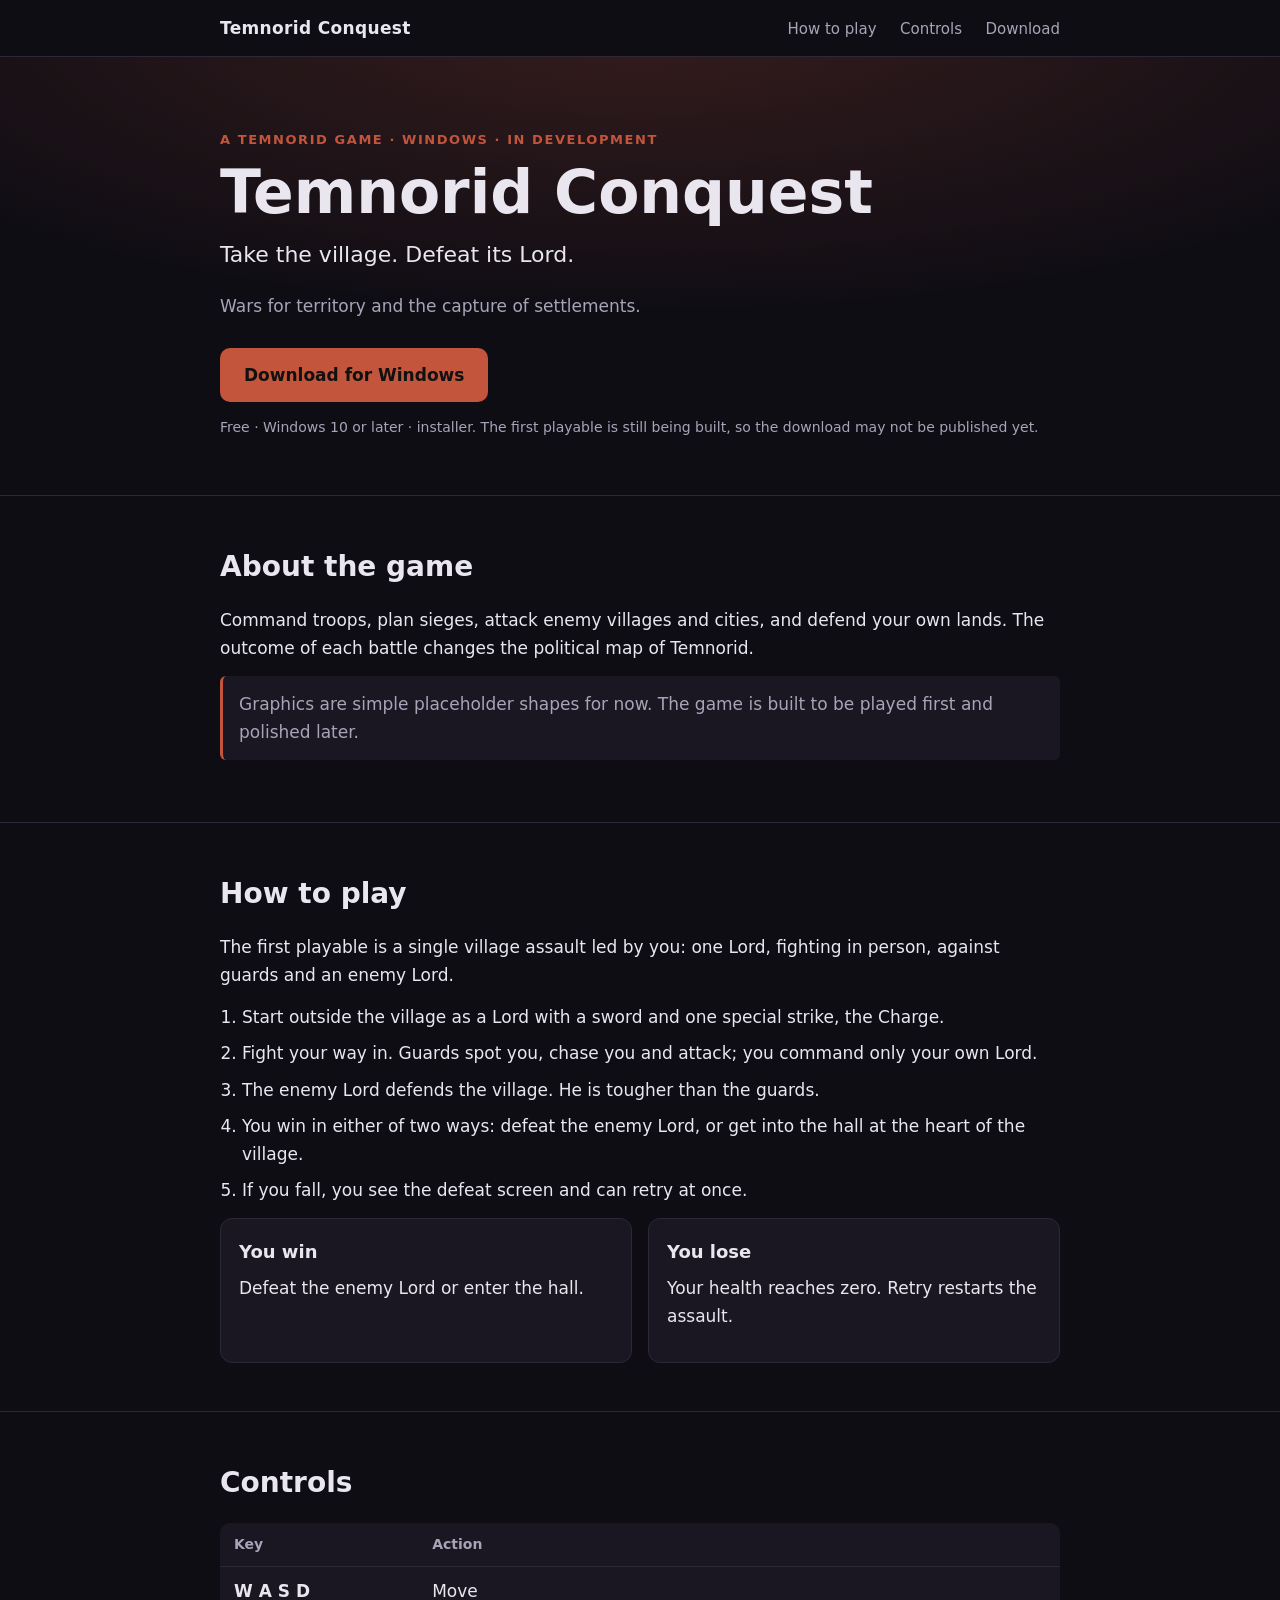
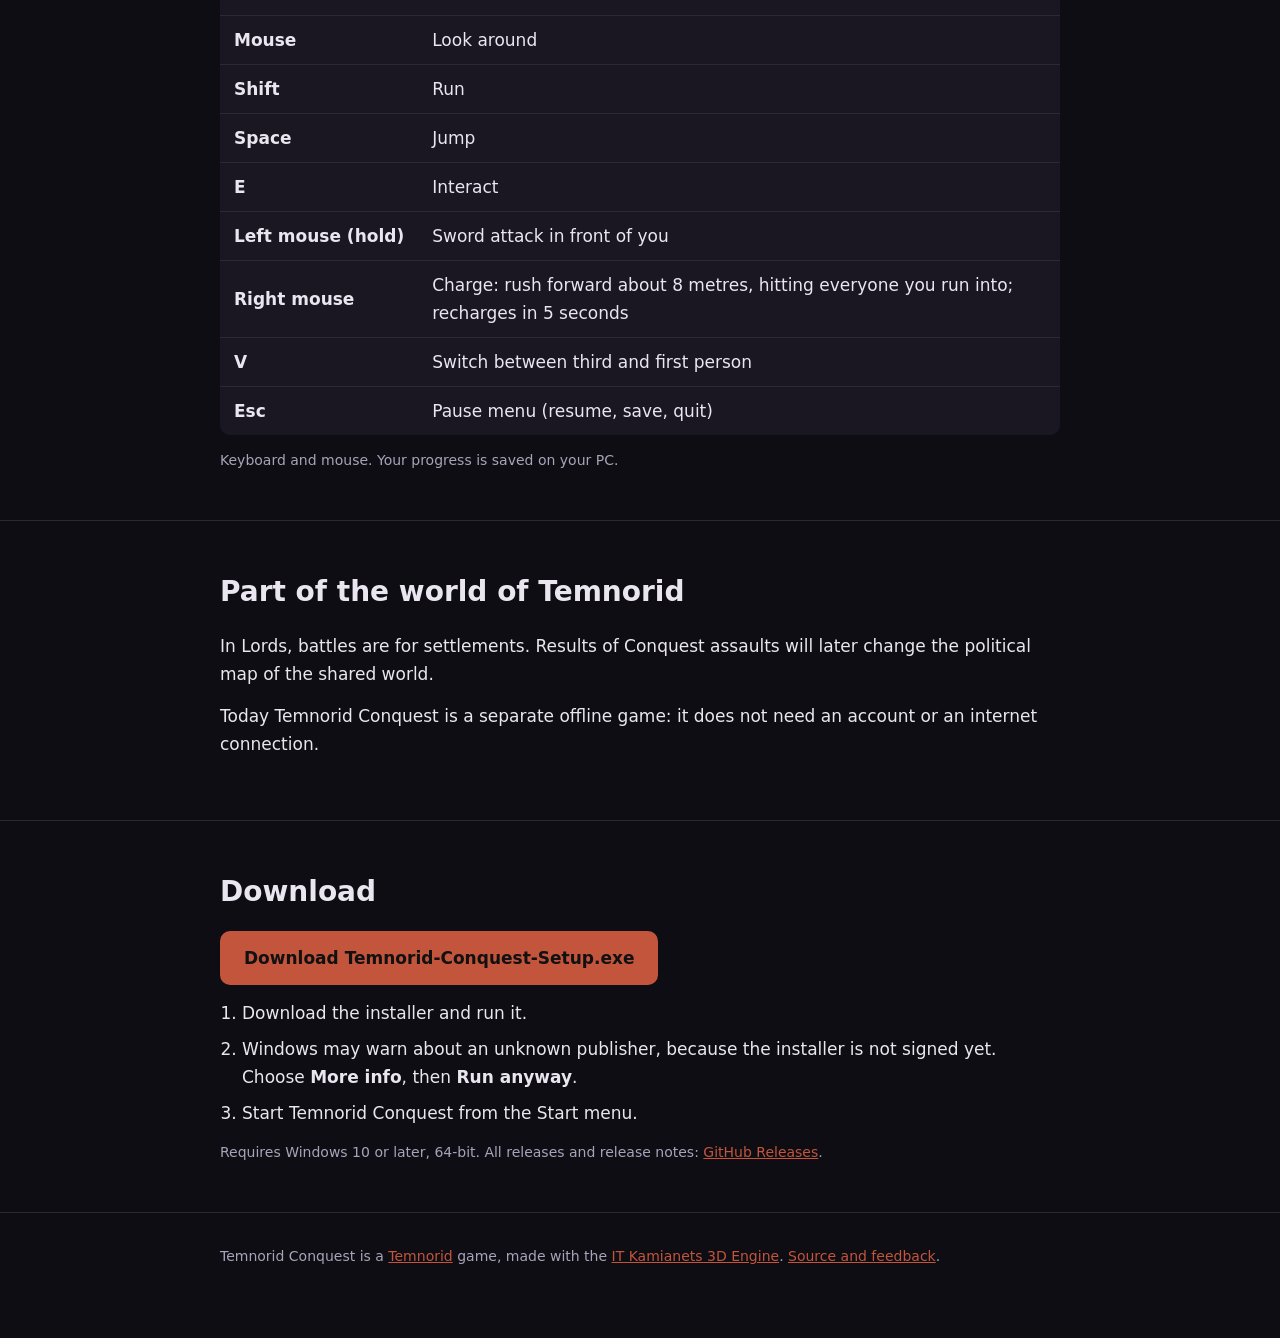
==== docs/index.html @ 420b6b3b "Build the conquest MVP game" ====
<!doctype html>
<html lang="en">
<head>
	<meta charset="utf-8">
	<meta name="viewport" content="width=device-width, initial-scale=1">
	<title>Temnorid Conquest</title>
	<meta name="description" content="Temnorid Conquest: Command troops, plan sieges, attack enemy villages and cities, and defend your own lands. The outcome of each battle changes the political map of Temnorid.">
	<link rel="canonical" href="https://conquest.temnorid.com/">
	<meta property="og:type" content="website">
	<meta property="og:title" content="Temnorid Conquest">
	<meta property="og:description" content="Wars for territory and the capture of settlements. Take the village. Defeat its Lord.">
	<meta property="og:url" content="https://conquest.temnorid.com/">
	<meta name="theme-color" content="#0f0d14">
	<style>
		:root { --accent: #c2553b; --bg: #0f0d14; --panel: #1a1722; --line: #2d2838; --text: #e9e6f0; --muted: #a9a3b8; }
		* { box-sizing: border-box; }
		html { scroll-behavior: smooth; }
		body { margin: 0; background: var(--bg); color: var(--text); font: 17px/1.65 system-ui, -apple-system, "Segoe UI", Roboto, sans-serif; }
		a { color: var(--accent); }
		.wrap { max-width: 880px; margin: 0 auto; padding: 0 20px; }
		header.site { border-bottom: 1px solid var(--line); }
		header.site .wrap { display: flex; align-items: center; justify-content: space-between; padding-top: 14px; padding-bottom: 14px; }
		.brand { font-weight: 700; color: var(--text); text-decoration: none; letter-spacing: .02em; }
		nav a { margin-left: 18px; color: var(--muted); text-decoration: none; font-size: 15px; }
		nav a:hover { color: var(--text); }
		.hero { padding: 72px 0 56px; border-bottom: 1px solid var(--line); background: radial-gradient(900px 300px at 50% -10%, color-mix(in srgb, var(--accent) 22%, transparent), transparent); }
		.eyebrow { color: var(--accent); font-weight: 700; letter-spacing: .12em; text-transform: uppercase; font-size: 13px; margin: 0 0 10px; }
		h1 { font-size: clamp(36px, 7vw, 60px); line-height: 1.08; margin: 0 0 12px; }
		.tagline { font-size: 22px; color: var(--text); margin: 0 0 18px; }
		.lead { color: var(--muted); max-width: 640px; margin: 0 0 28px; }
		.btn { display: inline-block; background: var(--accent); color: #111; font-weight: 700; padding: 13px 24px; border-radius: 10px; text-decoration: none; }
		.btn:hover { filter: brightness(1.1); }
		.fine { color: var(--muted); font-size: 14px; margin: 14px 0 0; }
		section { padding: 48px 0; border-bottom: 1px solid var(--line); }
		h2 { font-size: 28px; margin: 0 0 16px; }
		h3 { font-size: 18px; margin: 28px 0 8px; }
		p { margin: 0 0 14px; }
		ol, ul { padding-left: 22px; margin: 0 0 14px; }
		li { margin-bottom: 8px; }
		table { width: 100%; border-collapse: collapse; background: var(--panel); border-radius: 10px; overflow: hidden; }
		th, td { text-align: left; padding: 10px 14px; border-bottom: 1px solid var(--line); }
		th { color: var(--muted); font-weight: 600; font-size: 14px; }
		tr:last-child td { border-bottom: 0; }
		td:first-child { white-space: nowrap; font-weight: 600; }
		.cards { display: grid; gap: 16px; grid-template-columns: repeat(auto-fit, minmax(240px, 1fr)); }
		.card { background: var(--panel); border: 1px solid var(--line); border-radius: 12px; padding: 18px; }
		.card h3 { margin-top: 0; }
		.note { background: var(--panel); border-left: 3px solid var(--accent); padding: 14px 16px; border-radius: 6px; color: var(--muted); }
		footer { padding: 32px 0 56px; color: var(--muted); font-size: 14px; }
		:focus-visible { outline: 2px solid var(--accent); outline-offset: 3px; }
		@media (max-width: 560px) { nav a:not(:last-child) { display: none; } }
	</style>
</head>
<body>
	<header class="site">
		<div class="wrap">
			<a class="brand" href="./">Temnorid Conquest</a>
			<nav aria-label="Main">
				<a href="#play">How to play</a>
				<a href="#controls">Controls</a>
				<a href="#download">Download</a>
			</nav>
		</div>
	</header>

	<main>
		<div class="hero">
			<div class="wrap">
				<p class="eyebrow">A Temnorid game · Windows · in development</p>
				<h1>Temnorid Conquest</h1>
				<p class="tagline">Take the village. Defeat its Lord.</p>
				<p class="lead">Wars for territory and the capture of settlements.</p>
				<a class="btn" href="https://github.com/WebArtWork/conquest.temnorid.com/releases/latest/download/Temnorid-Conquest-Setup.exe">Download for Windows</a>
				<p class="fine">Free · Windows 10 or later · installer. The first playable is still being built, so the download may not be published yet.</p>
			</div>
		</div>

		<section id="about">
			<div class="wrap">
				<h2>About the game</h2>
				<p>Command troops, plan sieges, attack enemy villages and cities, and defend your own lands. The outcome of each battle changes the political map of Temnorid.</p>
				<p class="note">Graphics are simple placeholder shapes for now. The game is built to be played first and polished later.</p>
			</div>
		</section>

		<section id="play">
			<div class="wrap">
				<h2>How to play</h2>
				<p>The first playable is a single village assault led by you: one Lord, fighting in person, against guards and an enemy Lord.</p>
				<ol>
					<li>Start outside the village as a Lord with a sword and one special strike, the Charge.</li>
					<li>Fight your way in. Guards spot you, chase you and attack; you command only your own Lord.</li>
					<li>The enemy Lord defends the village. He is tougher than the guards.</li>
					<li>You win in either of two ways: defeat the enemy Lord, or get into the hall at the heart of the village.</li>
					<li>If you fall, you see the defeat screen and can retry at once.</li>
				</ol>
				<div class="cards">
					<div class="card"><h3>You win</h3><p>Defeat the enemy Lord or enter the hall.</p></div>
					<div class="card"><h3>You lose</h3><p>Your health reaches zero. Retry restarts the assault.</p></div>
				</div>
			</div>
		</section>

		<section id="controls">
			<div class="wrap">
				<h2>Controls</h2>
				<table>
					<thead><tr><th>Key</th><th>Action</th></tr></thead>
					<tbody>
						<tr><td>W A S D</td><td>Move</td></tr>
						<tr><td>Mouse</td><td>Look around</td></tr>
						<tr><td>Shift</td><td>Run</td></tr>
						<tr><td>Space</td><td>Jump</td></tr>
						<tr><td>E</td><td>Interact</td></tr>
						<tr><td>Left mouse (hold)</td><td>Sword attack in front of you</td></tr>
						<tr><td>Right mouse</td><td>Charge: rush forward about 8 metres, hitting everyone you run into; recharges in 5 seconds</td></tr><tr><td>V</td><td>Switch between third and first person</td></tr>
						<tr><td>Esc</td><td>Pause menu (resume, save, quit)</td></tr>
					</tbody>
				</table>
				<p class="fine">Keyboard and mouse. Your progress is saved on your PC.</p>
			</div>
		</section>

		<section id="lords">
			<div class="wrap">
				<h2>Part of the world of Temnorid</h2>
				<p>In Lords, battles are for settlements. Results of Conquest assaults will later change the political map of the shared world.</p>
				<p>Today Temnorid Conquest is a separate offline game: it does not need an account or an internet connection.</p>
			</div>
		</section>

		<section id="download">
			<div class="wrap">
				<h2>Download</h2>
				<p><a class="btn" href="https://github.com/WebArtWork/conquest.temnorid.com/releases/latest/download/Temnorid-Conquest-Setup.exe">Download Temnorid-Conquest-Setup.exe</a></p>
				<ol>
					<li>Download the installer and run it.</li>
					<li>Windows may warn about an unknown publisher, because the installer is not signed yet. Choose <strong>More info</strong>, then <strong>Run anyway</strong>.</li>
					<li>Start Temnorid Conquest from the Start menu.</li>
				</ol>
				<p class="fine">Requires Windows 10 or later, 64-bit. All releases and release notes: <a href="https://github.com/WebArtWork/conquest.temnorid.com/releases">GitHub Releases</a>.</p>
			</div>
		</section>
	</main>

	<footer>
		<div class="wrap">
			<p>Temnorid Conquest is a <a href="https://temnorid.com">Temnorid</a> game, made with the <a href="https://3d.itkamianets.com">IT Kamianets 3D Engine</a>. <a href="https://github.com/WebArtWork/conquest.temnorid.com">Source and feedback</a>.</p>
		</div>
	</footer>
</body>
</html>
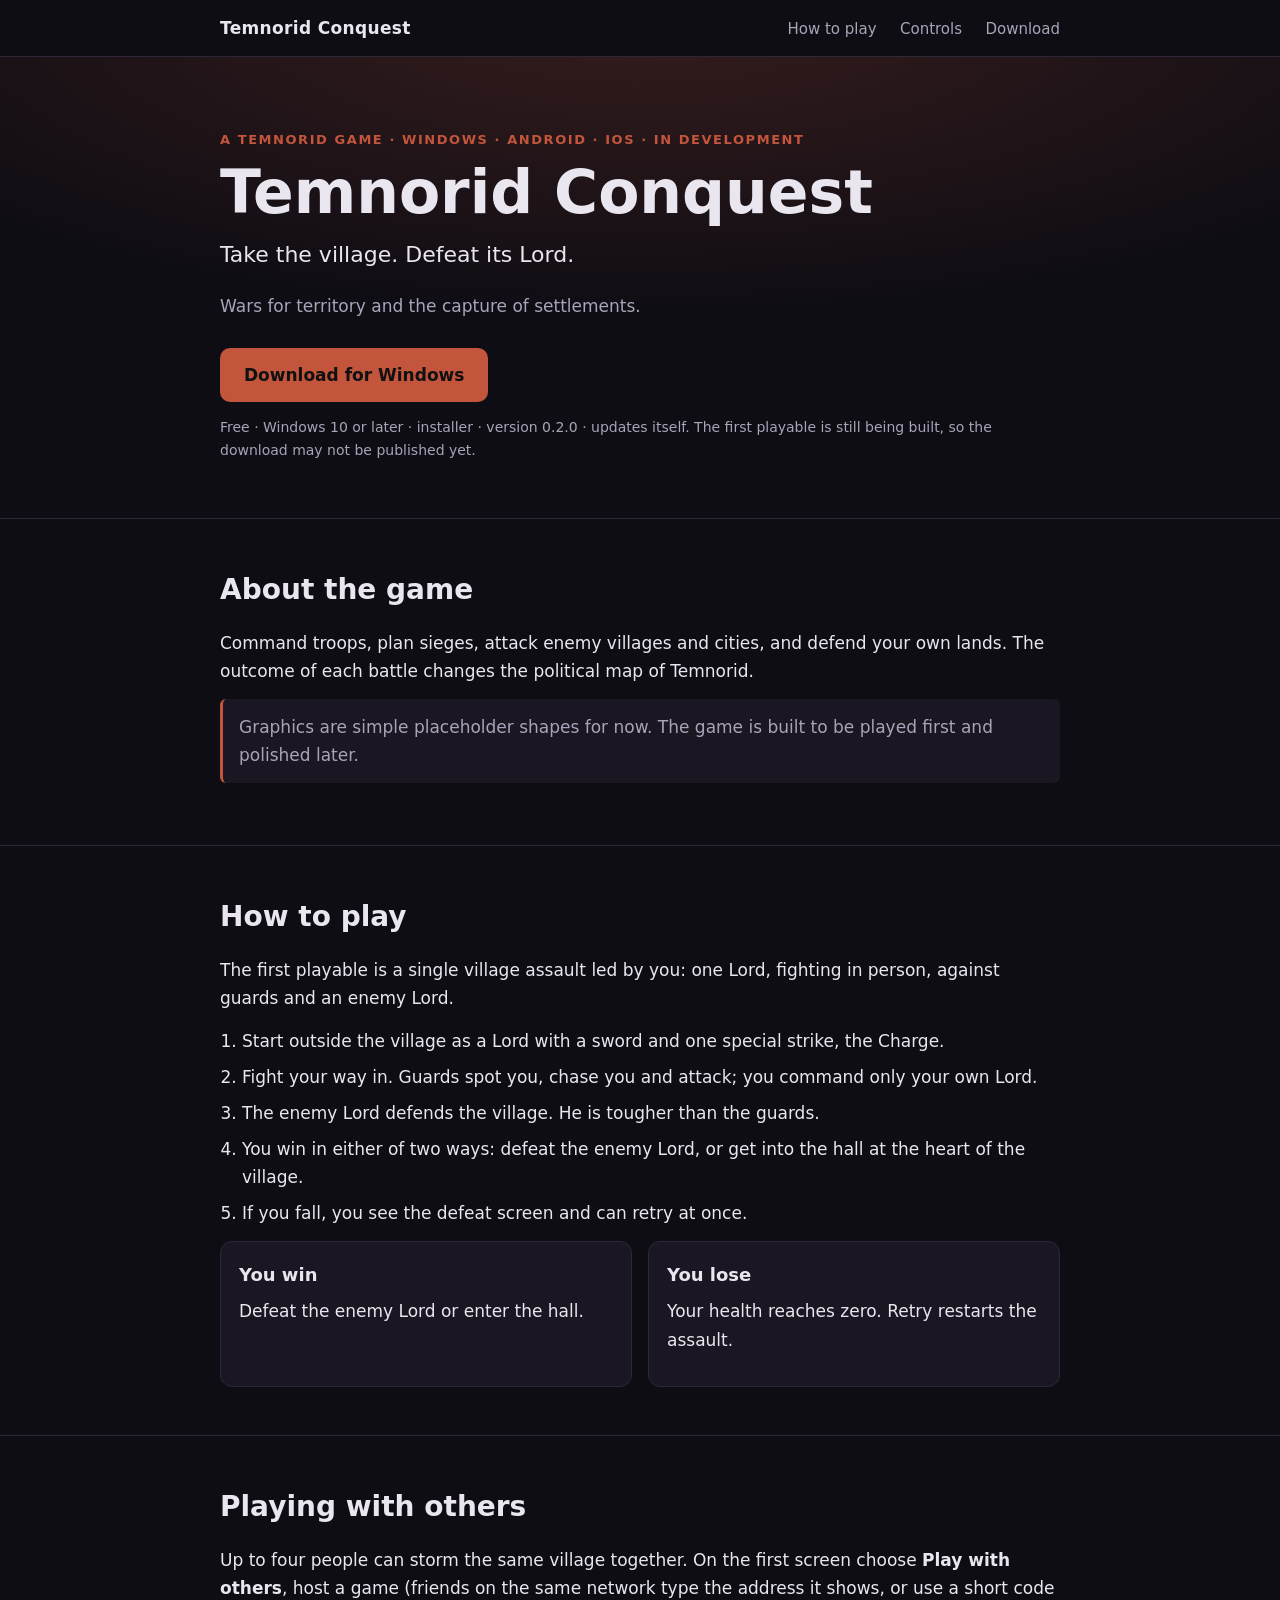
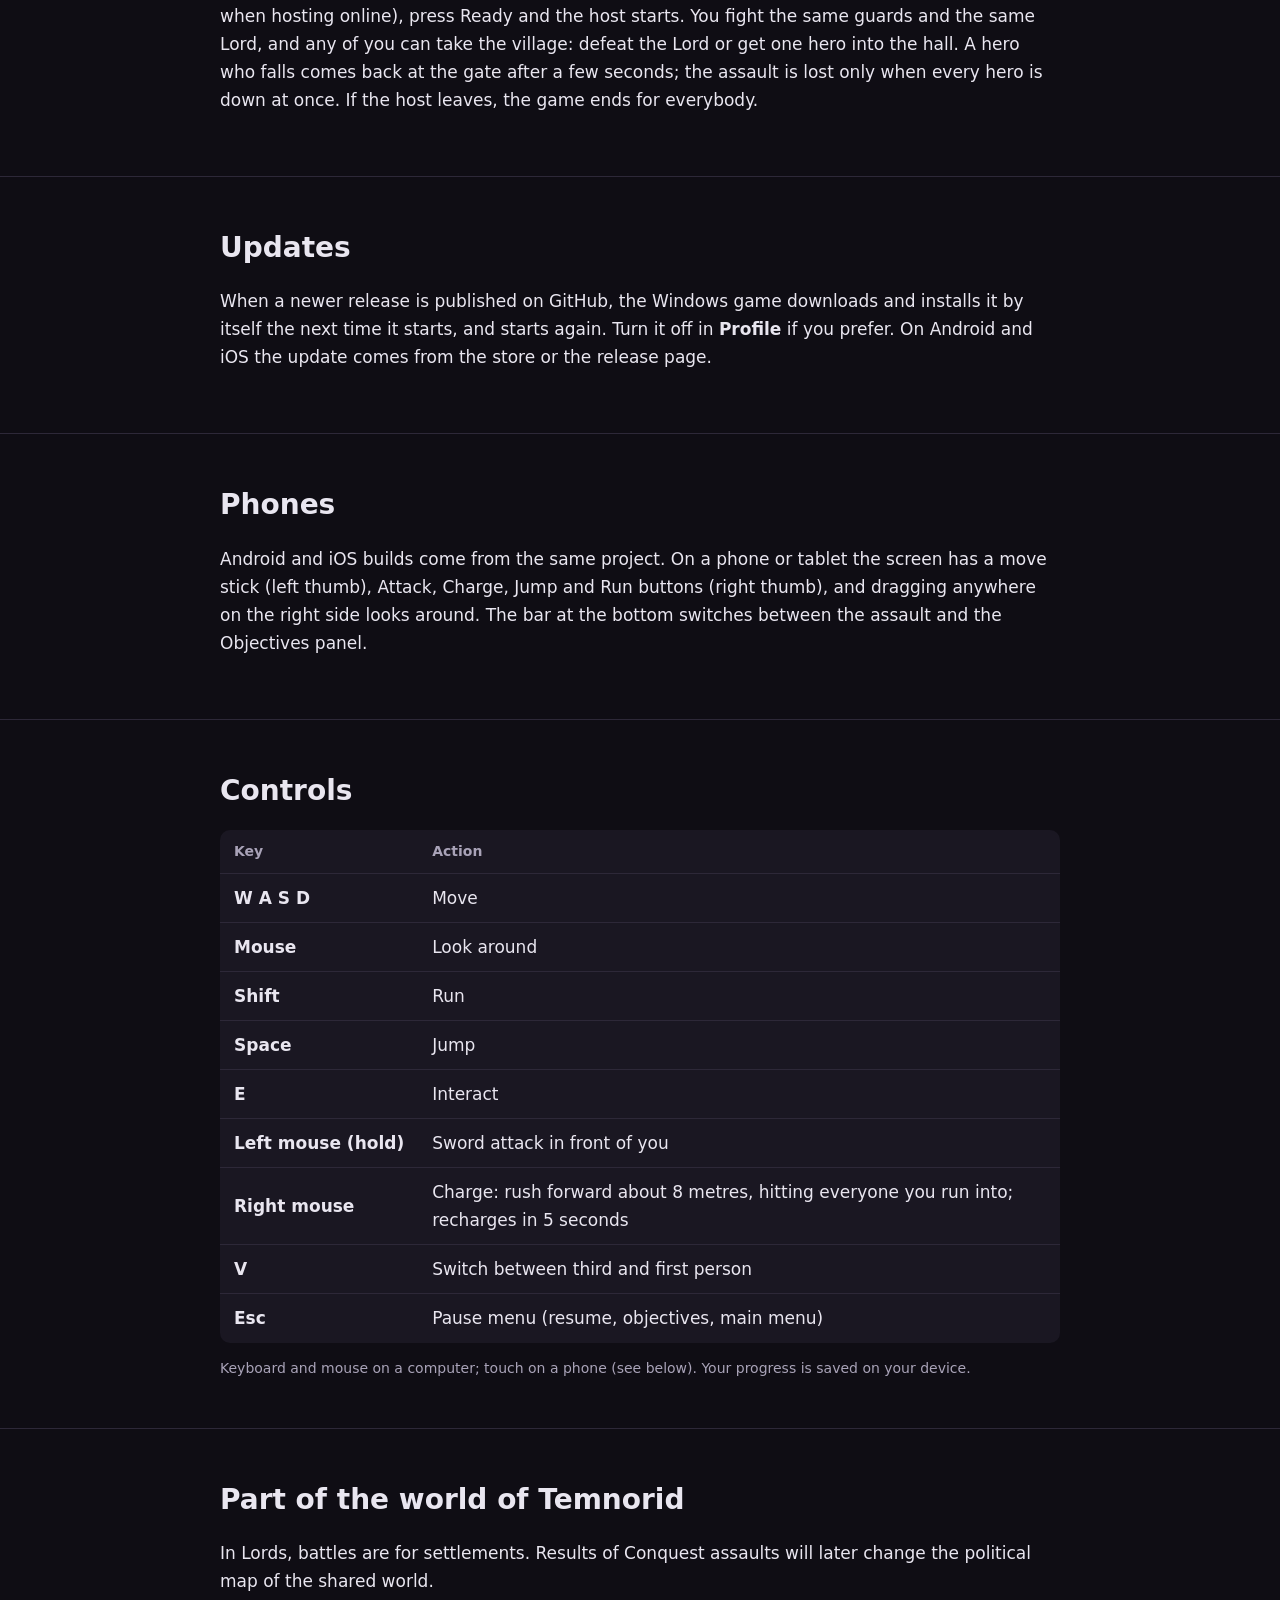
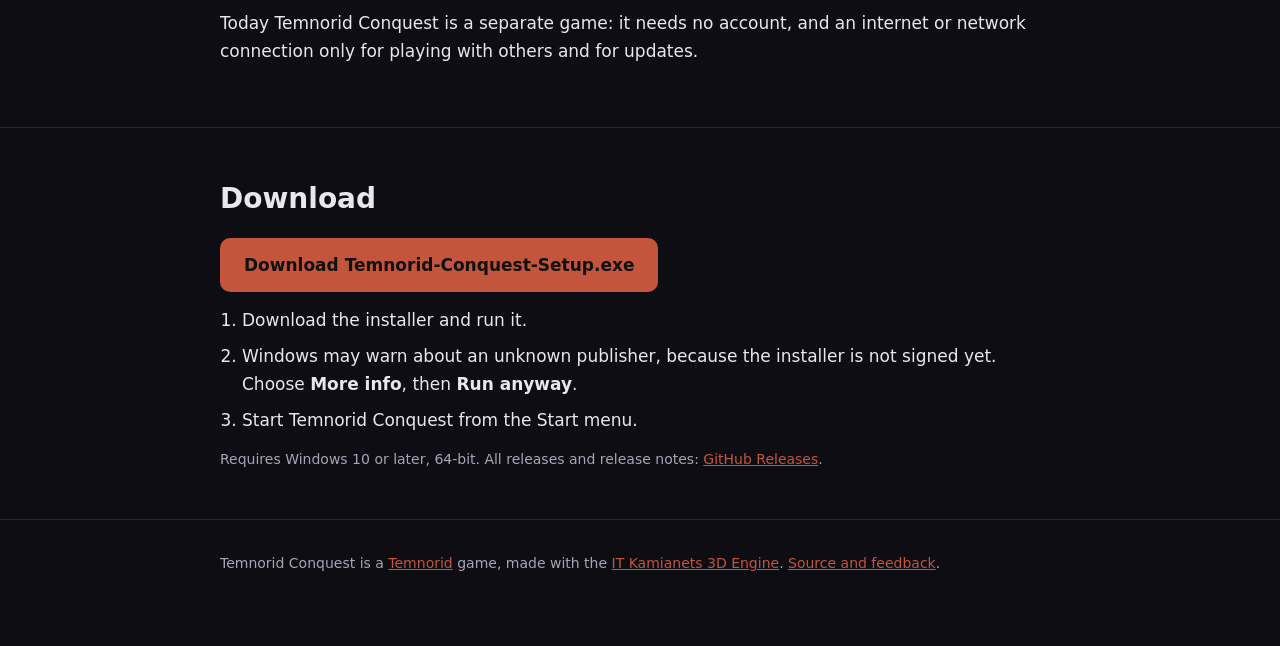
==== commit 647933b8: "0.2.0: Lords-style Boot, Menu and in-game bars, online play with others, touch controls for phones, " ====
--- a/docs/index.html
+++ b/docs/index.html
@@ -66,12 +66,12 @@
 	<main>
 		<div class="hero">
 			<div class="wrap">
-				<p class="eyebrow">A Temnorid game · Windows · in development</p>
+				<p class="eyebrow">A Temnorid game · Windows · Android · iOS · in development</p>
 				<h1>Temnorid Conquest</h1>
 				<p class="tagline">Take the village. Defeat its Lord.</p>
 				<p class="lead">Wars for territory and the capture of settlements.</p>
 				<a class="btn" href="https://github.com/WebArtWork/conquest.temnorid.com/releases/latest/download/Temnorid-Conquest-Setup.exe">Download for Windows</a>
-				<p class="fine">Free · Windows 10 or later · installer. The first playable is still being built, so the download may not be published yet.</p>
+				<p class="fine">Free · Windows 10 or later · installer · version 0.2.0 · updates itself. The first playable is still being built, so the download may not be published yet.</p>
 			</div>
 		</div>
 
@@ -101,6 +101,27 @@
 			</div>
 		</section>
 
+		<section id="together">
+			<div class="wrap">
+				<h2>Playing with others</h2>
+				<p>Up to four people can storm the same village together. On the first screen choose <strong>Play with others</strong>, host a game (friends on the same network type the address it shows, or use a short code when hosting online), press Ready and the host starts. You fight the same guards and the same Lord, and any of you can take the village: defeat the Lord or get one hero into the hall. A hero who falls comes back at the gate after a few seconds; the assault is lost only when every hero is down at once. If the host leaves, the game ends for everybody.</p>
+			</div>
+		</section>
+
+		<section id="updates">
+			<div class="wrap">
+				<h2>Updates</h2>
+				<p>When a newer release is published on GitHub, the Windows game downloads and installs it by itself the next time it starts, and starts again. Turn it off in <strong>Profile</strong> if you prefer. On Android and iOS the update comes from the store or the release page.</p>
+			</div>
+		</section>
+
+		<section id="phones">
+			<div class="wrap">
+				<h2>Phones</h2>
+				<p>Android and iOS builds come from the same project. On a phone or tablet the screen has a move stick (left thumb), Attack, Charge, Jump and Run buttons (right thumb), and dragging anywhere on the right side looks around. The bar at the bottom switches between the assault and the Objectives panel.</p>
+			</div>
+		</section>
+
 		<section id="controls">
 			<div class="wrap">
 				<h2>Controls</h2>
@@ -114,10 +135,10 @@
 						<tr><td>E</td><td>Interact</td></tr>
 						<tr><td>Left mouse (hold)</td><td>Sword attack in front of you</td></tr>
 						<tr><td>Right mouse</td><td>Charge: rush forward about 8 metres, hitting everyone you run into; recharges in 5 seconds</td></tr><tr><td>V</td><td>Switch between third and first person</td></tr>
-						<tr><td>Esc</td><td>Pause menu (resume, save, quit)</td></tr>
+						<tr><td>Esc</td><td>Pause menu (resume, objectives, main menu)</td></tr>
 					</tbody>
 				</table>
-				<p class="fine">Keyboard and mouse. Your progress is saved on your PC.</p>
+				<p class="fine">Keyboard and mouse on a computer; touch on a phone (see below). Your progress is saved on your device.</p>
 			</div>
 		</section>
 
@@ -125,7 +146,7 @@
 			<div class="wrap">
 				<h2>Part of the world of Temnorid</h2>
 				<p>In Lords, battles are for settlements. Results of Conquest assaults will later change the political map of the shared world.</p>
-				<p>Today Temnorid Conquest is a separate offline game: it does not need an account or an internet connection.</p>
+				<p>Today Temnorid Conquest is a separate game: it needs no account, and an internet or network connection only for playing with others and for updates.</p>
 			</div>
 		</section>
 
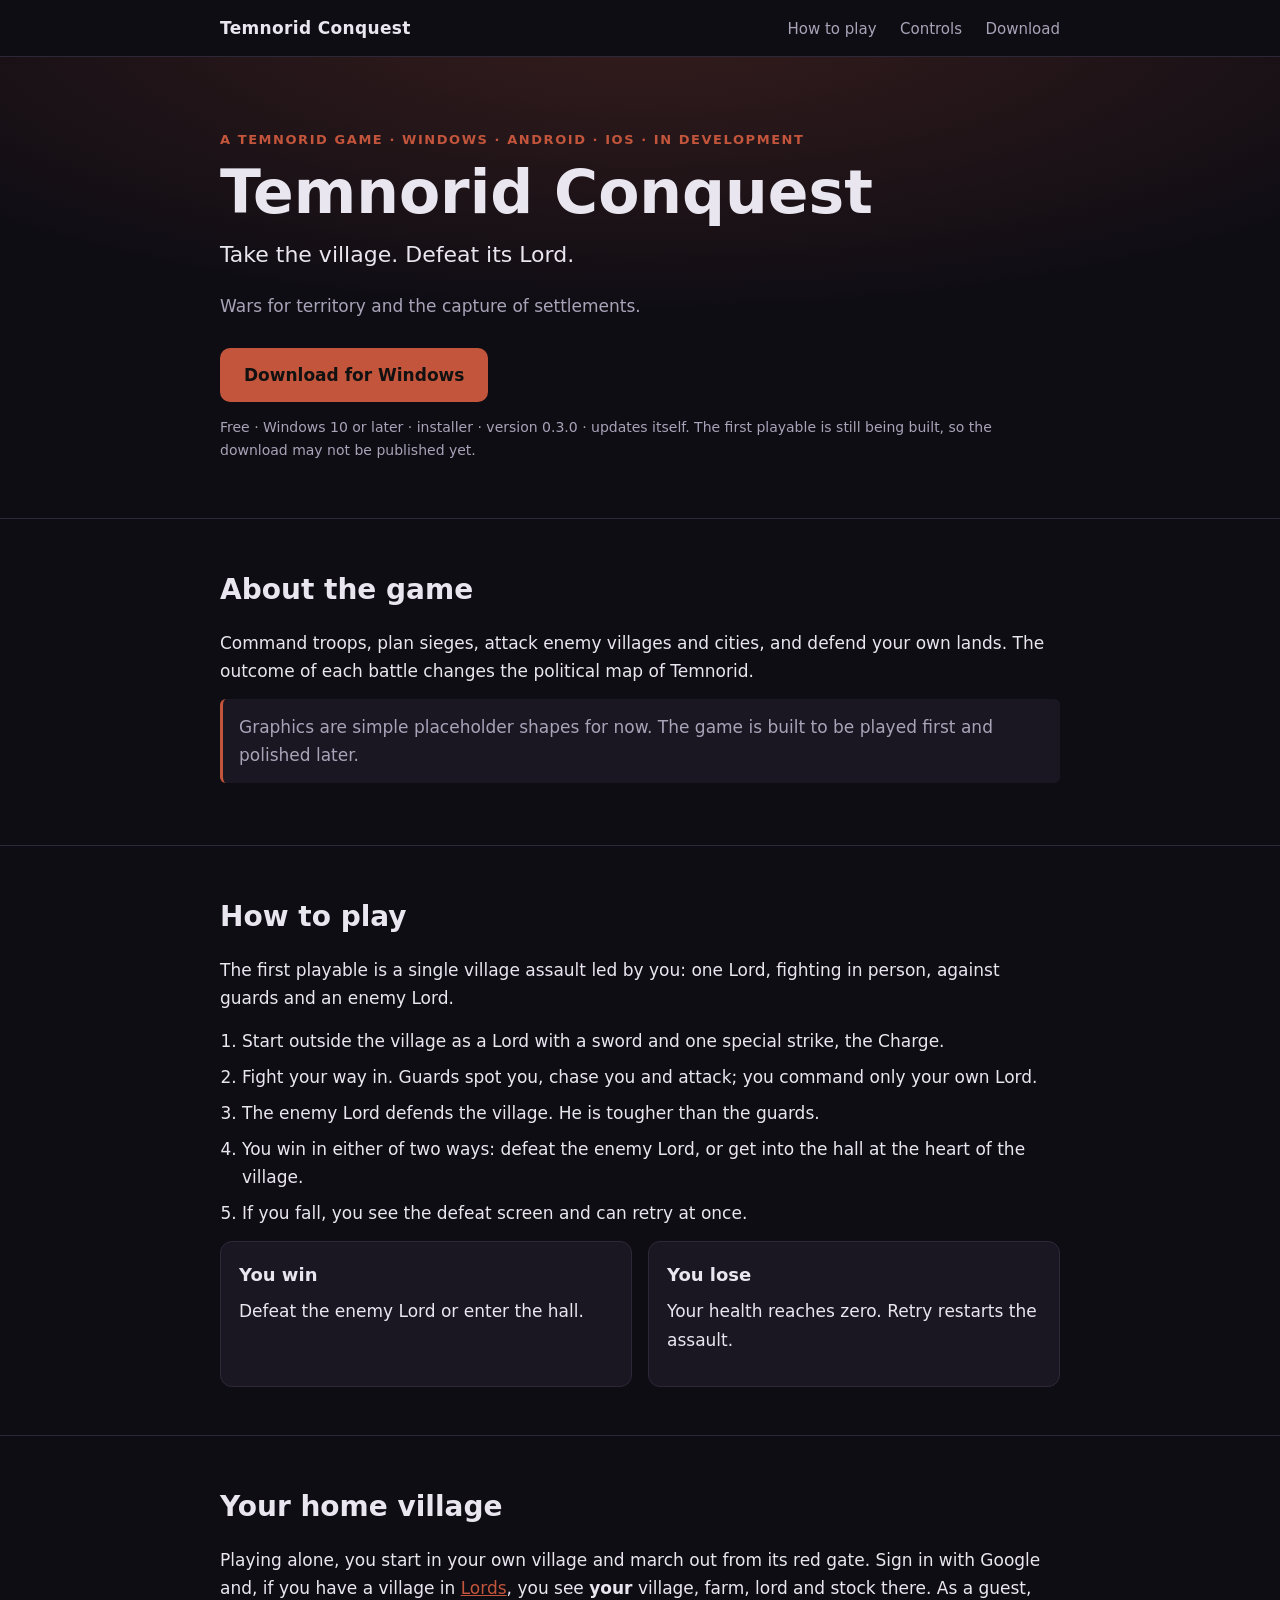
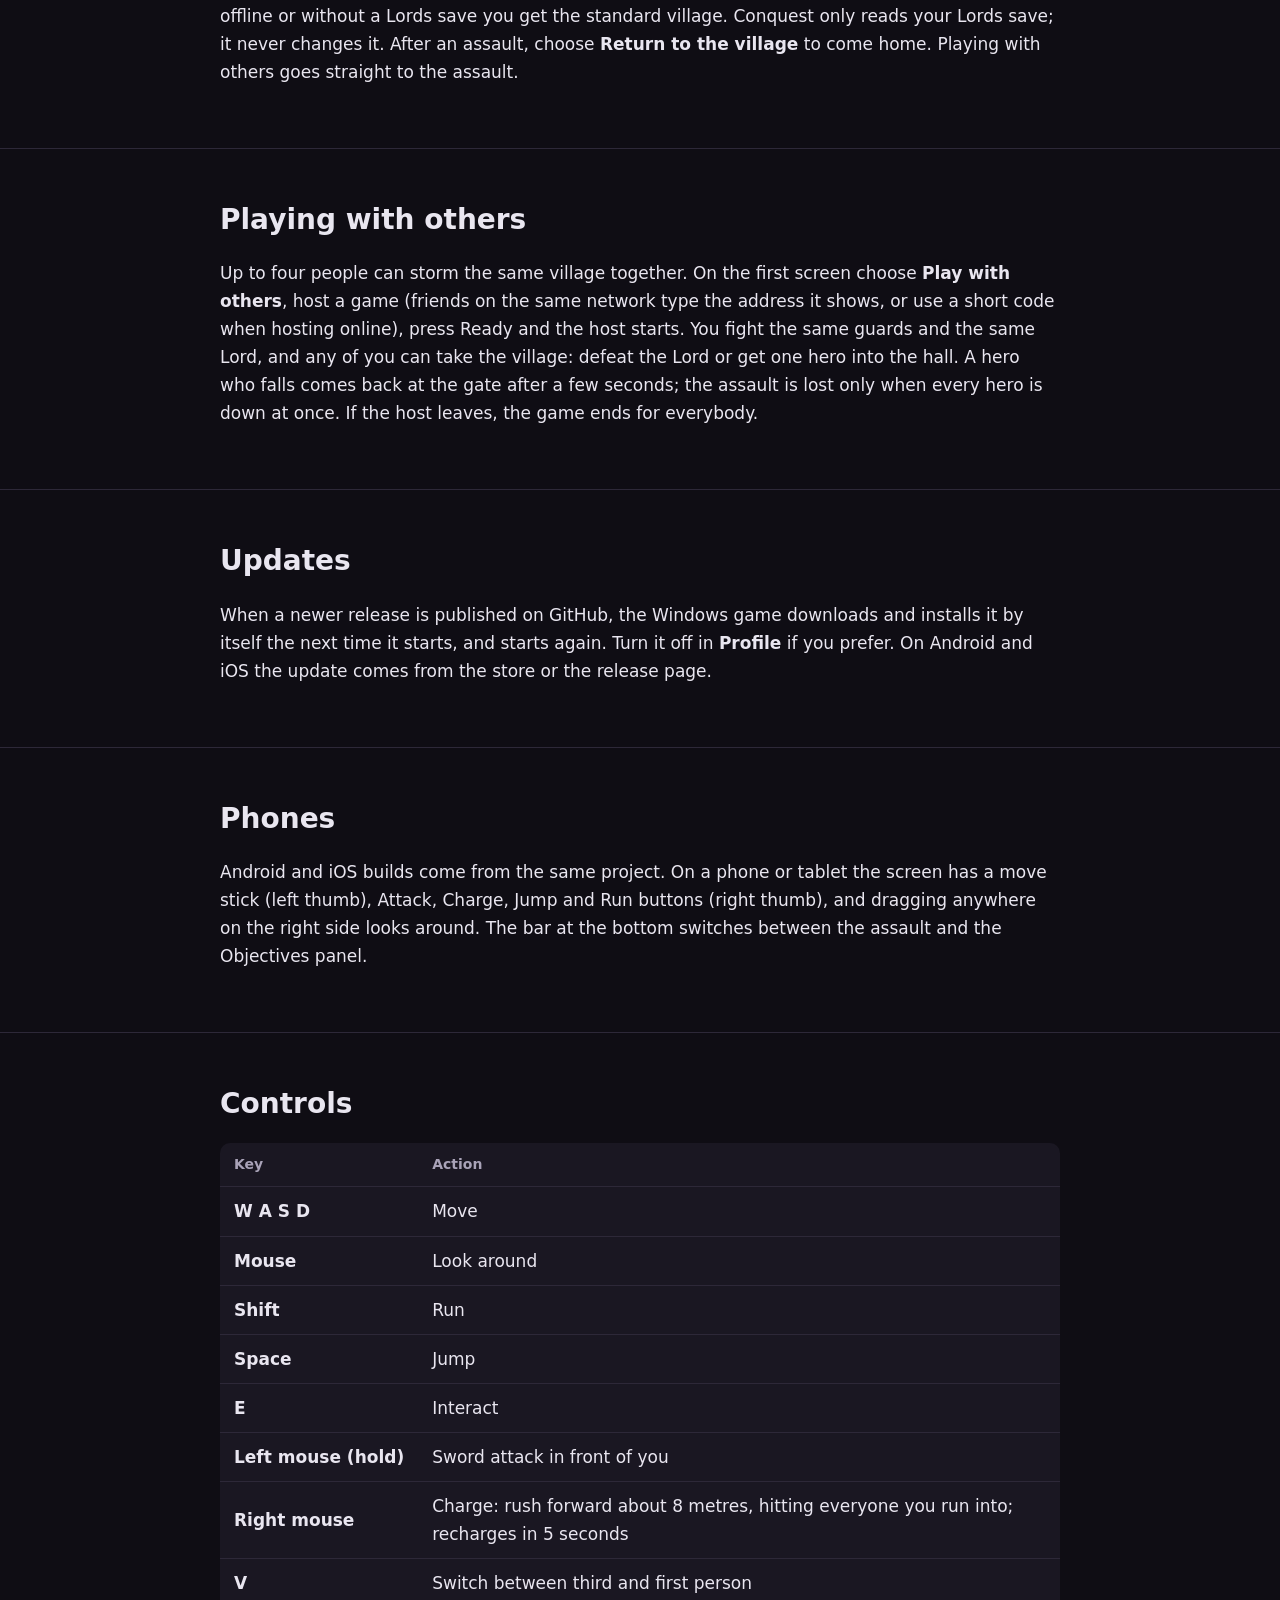
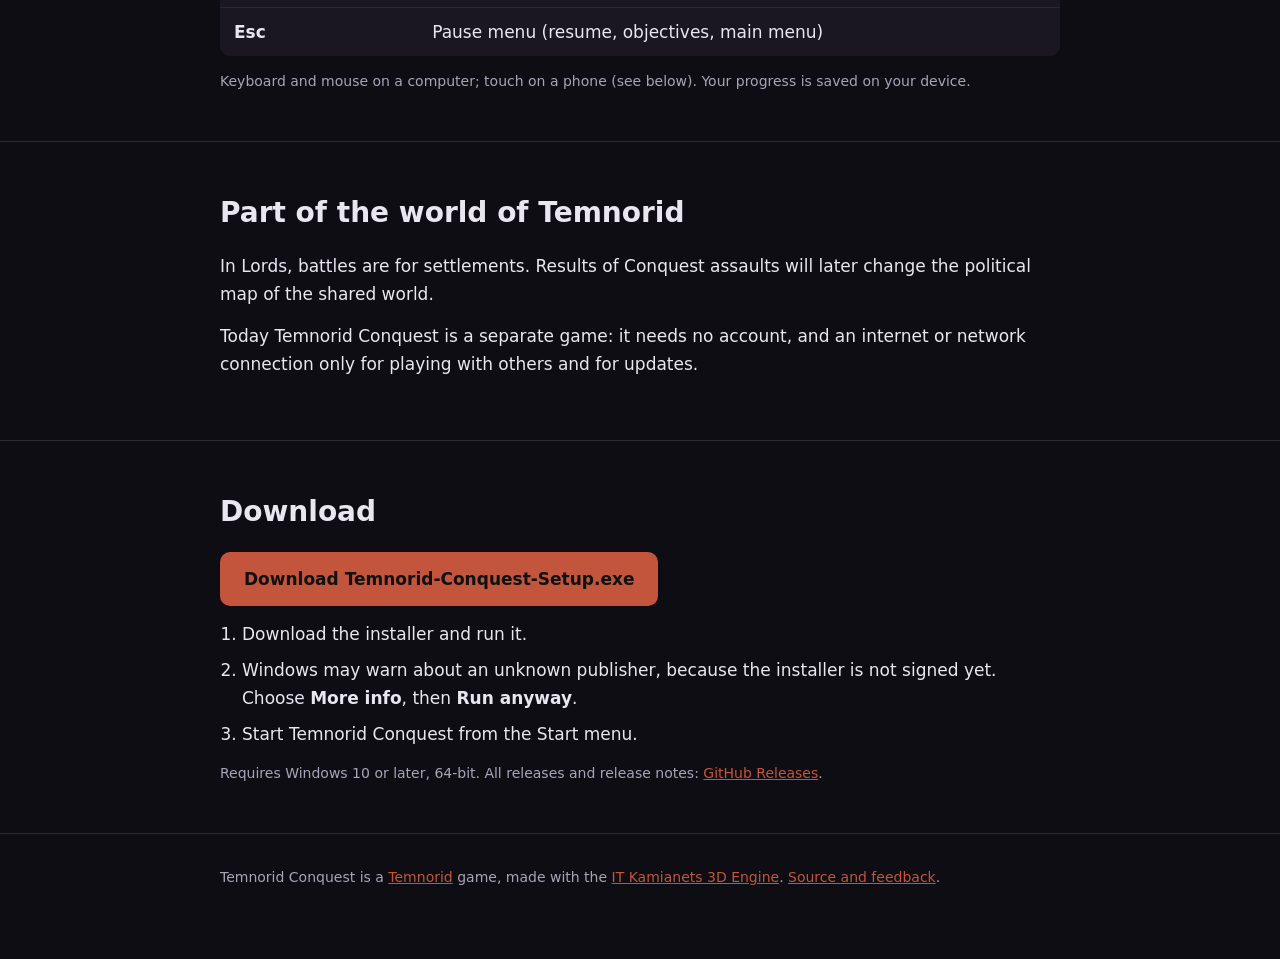
==== commit 22f94fbb: "0.3.0: your Lords village as the home hub before the assault (standard village for guests), read-onl" ====
--- a/docs/index.html
+++ b/docs/index.html
@@ -71,7 +71,7 @@
 				<p class="tagline">Take the village. Defeat its Lord.</p>
 				<p class="lead">Wars for territory and the capture of settlements.</p>
 				<a class="btn" href="https://github.com/WebArtWork/conquest.temnorid.com/releases/latest/download/Temnorid-Conquest-Setup.exe">Download for Windows</a>
-				<p class="fine">Free · Windows 10 or later · installer · version 0.2.0 · updates itself. The first playable is still being built, so the download may not be published yet.</p>
+				<p class="fine">Free · Windows 10 or later · installer · version 0.3.0 · updates itself. The first playable is still being built, so the download may not be published yet.</p>
 			</div>
 		</div>
 
@@ -98,6 +98,13 @@
 					<div class="card"><h3>You win</h3><p>Defeat the enemy Lord or enter the hall.</p></div>
 					<div class="card"><h3>You lose</h3><p>Your health reaches zero. Retry restarts the assault.</p></div>
 				</div>
+			</div>
+		</section>
+
+		<section id="village">
+			<div class="wrap">
+				<h2>Your home village</h2>
+				<p>Playing alone, you start in your own village and march out from its red gate. Sign in with Google and, if you have a village in <a href="https://lords.temnorid.com">Lords</a>, you see <strong>your</strong> village, farm, lord and stock there. As a guest, offline or without a Lords save you get the standard village. Conquest only reads your Lords save; it never changes it. After an assault, choose <strong>Return to the village</strong> to come home. Playing with others goes straight to the assault.</p>
 			</div>
 		</section>
 
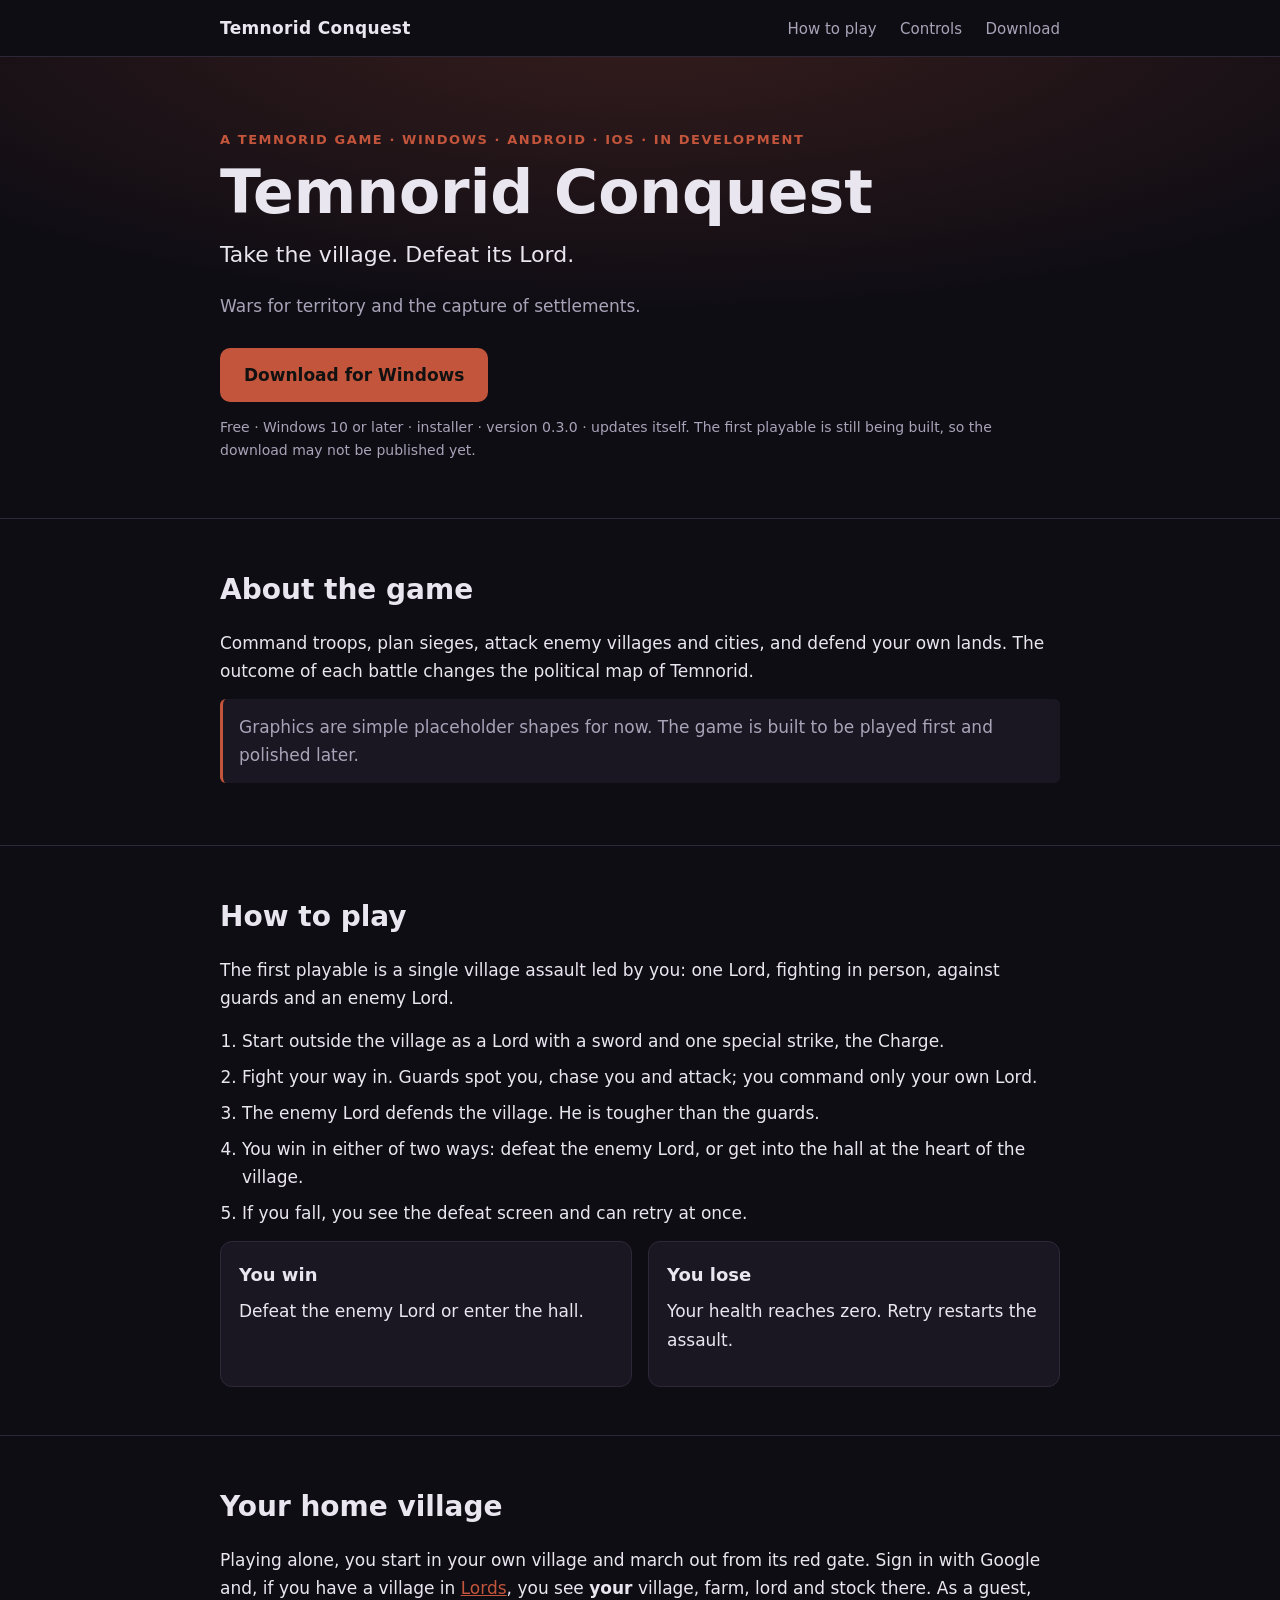
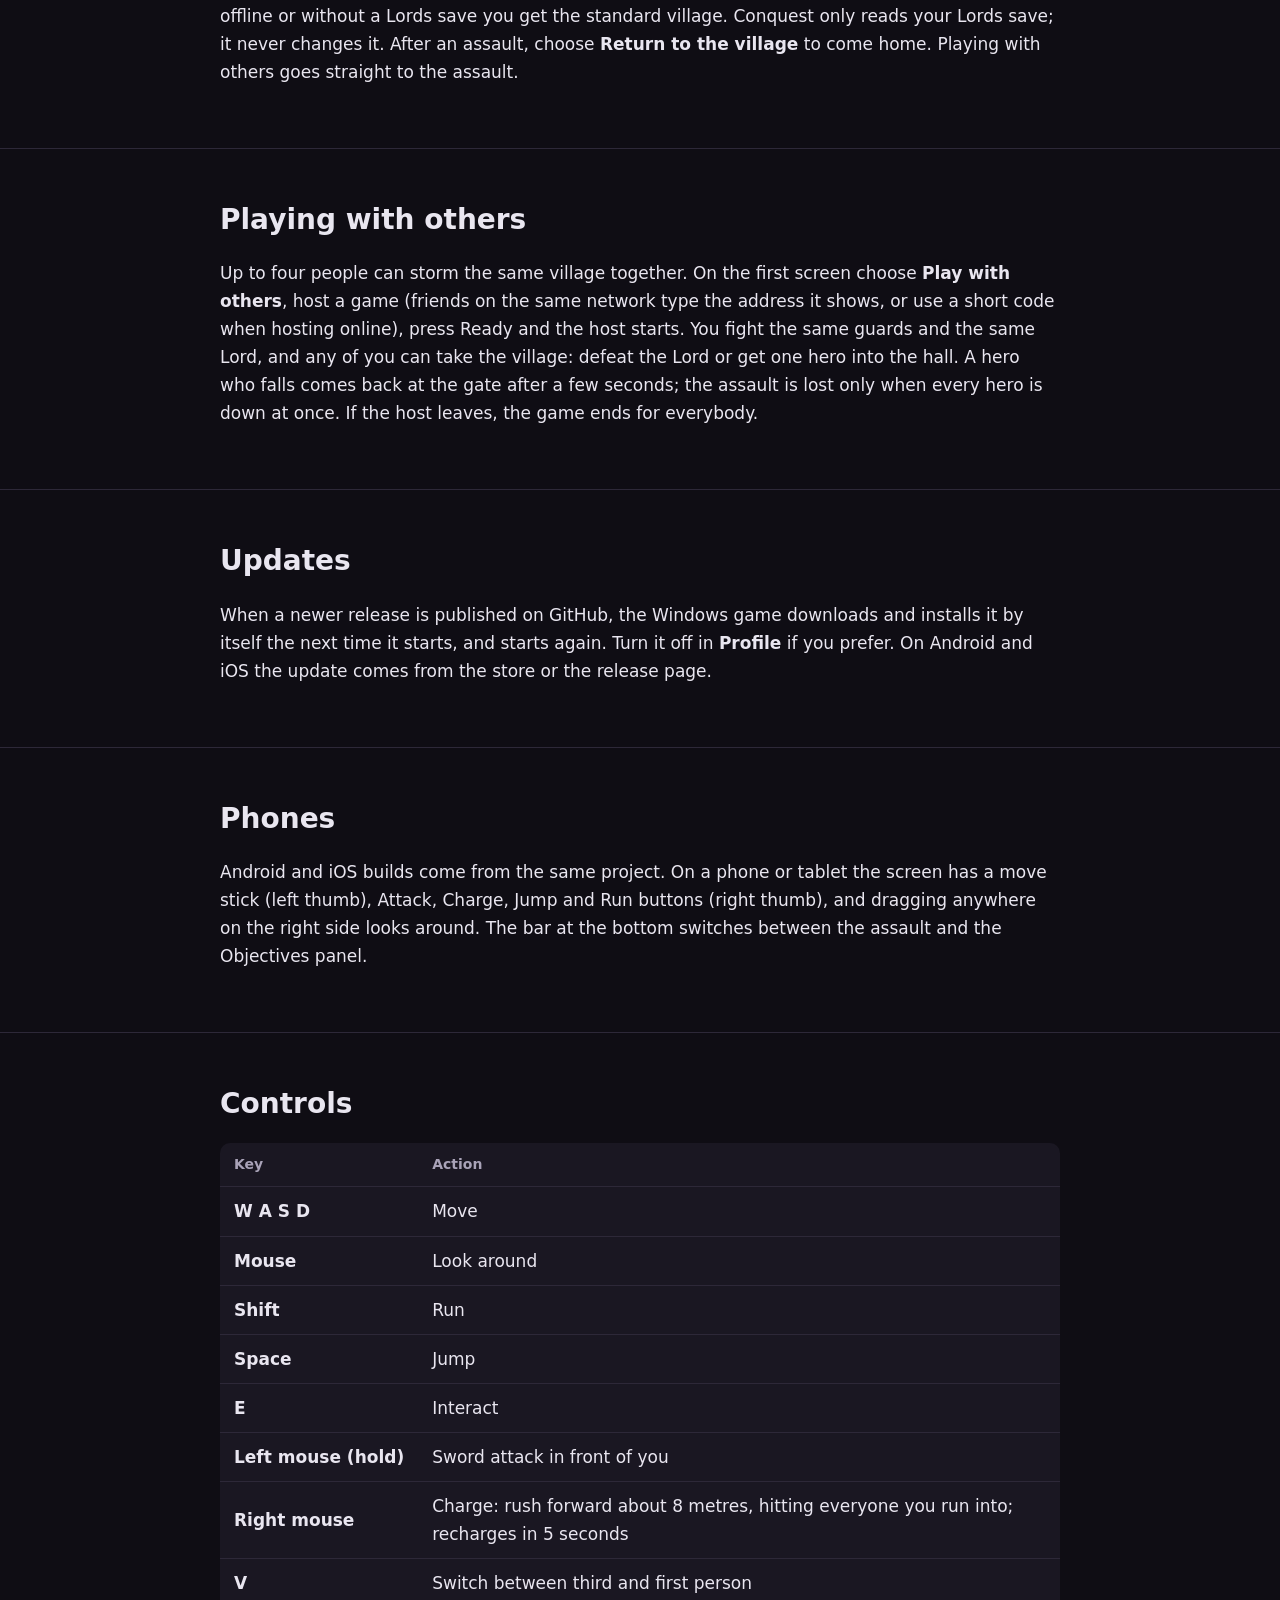
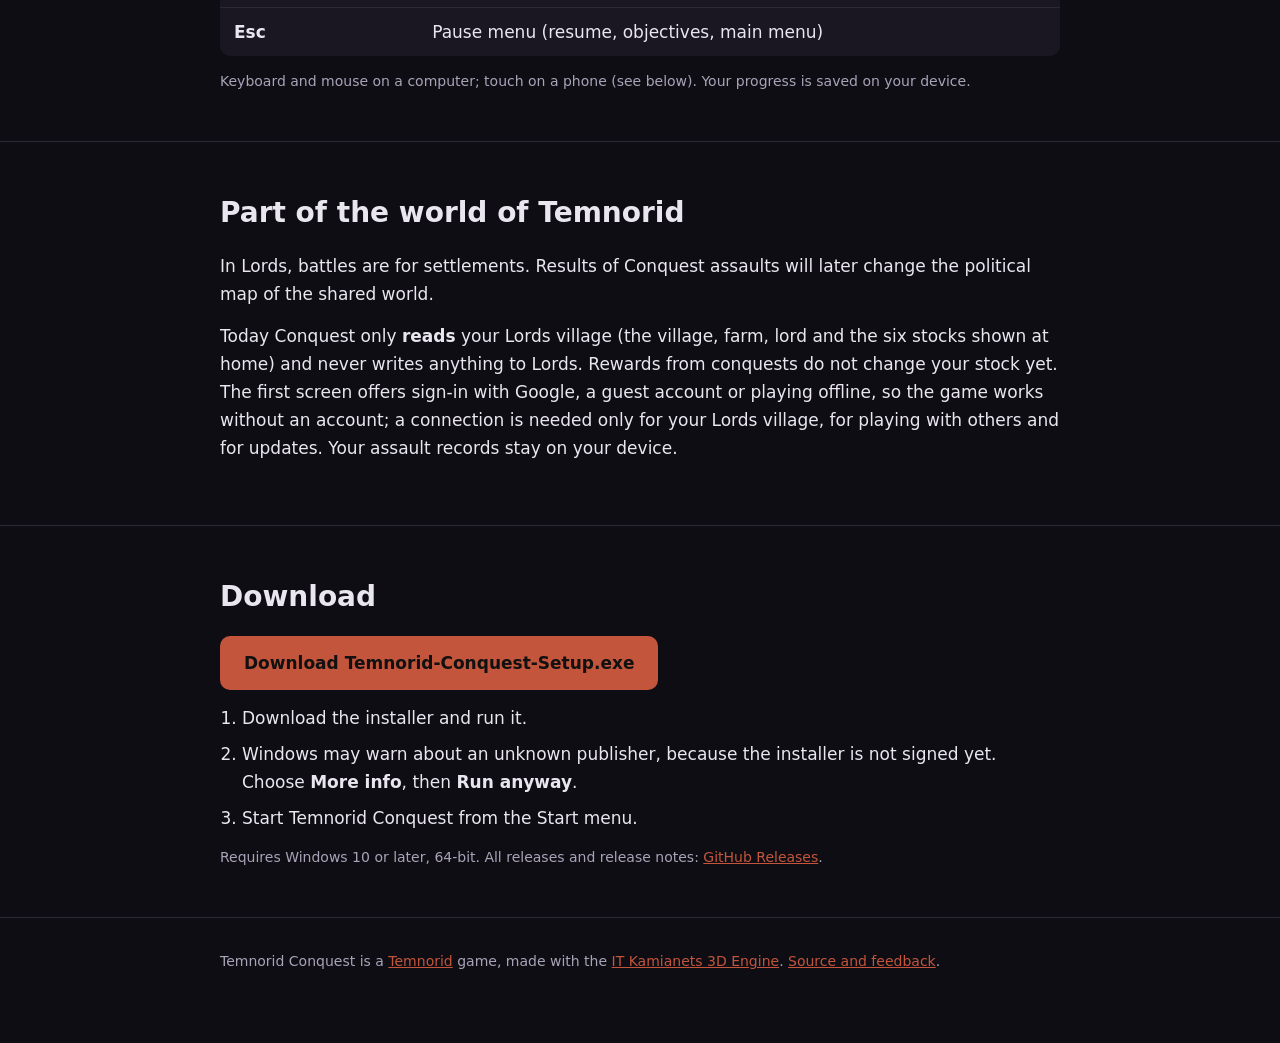
==== commit 50c03896: "Docs page: describe the current menu, online play, phones, updates and sign-in" ====
--- a/docs/index.html
+++ b/docs/index.html
@@ -153,7 +153,7 @@
 			<div class="wrap">
 				<h2>Part of the world of Temnorid</h2>
 				<p>In Lords, battles are for settlements. Results of Conquest assaults will later change the political map of the shared world.</p>
-				<p>Today Temnorid Conquest is a separate game: it needs no account, and an internet or network connection only for playing with others and for updates.</p>
+				<p>Today Conquest only <strong>reads</strong> your Lords village (the village, farm, lord and the six stocks shown at home) and never writes anything to Lords. Rewards from conquests do not change your stock yet. The first screen offers sign-in with Google, a guest account or playing offline, so the game works without an account; a connection is needed only for your Lords village, for playing with others and for updates. Your assault records stay on your device.</p>
 			</div>
 		</section>
 
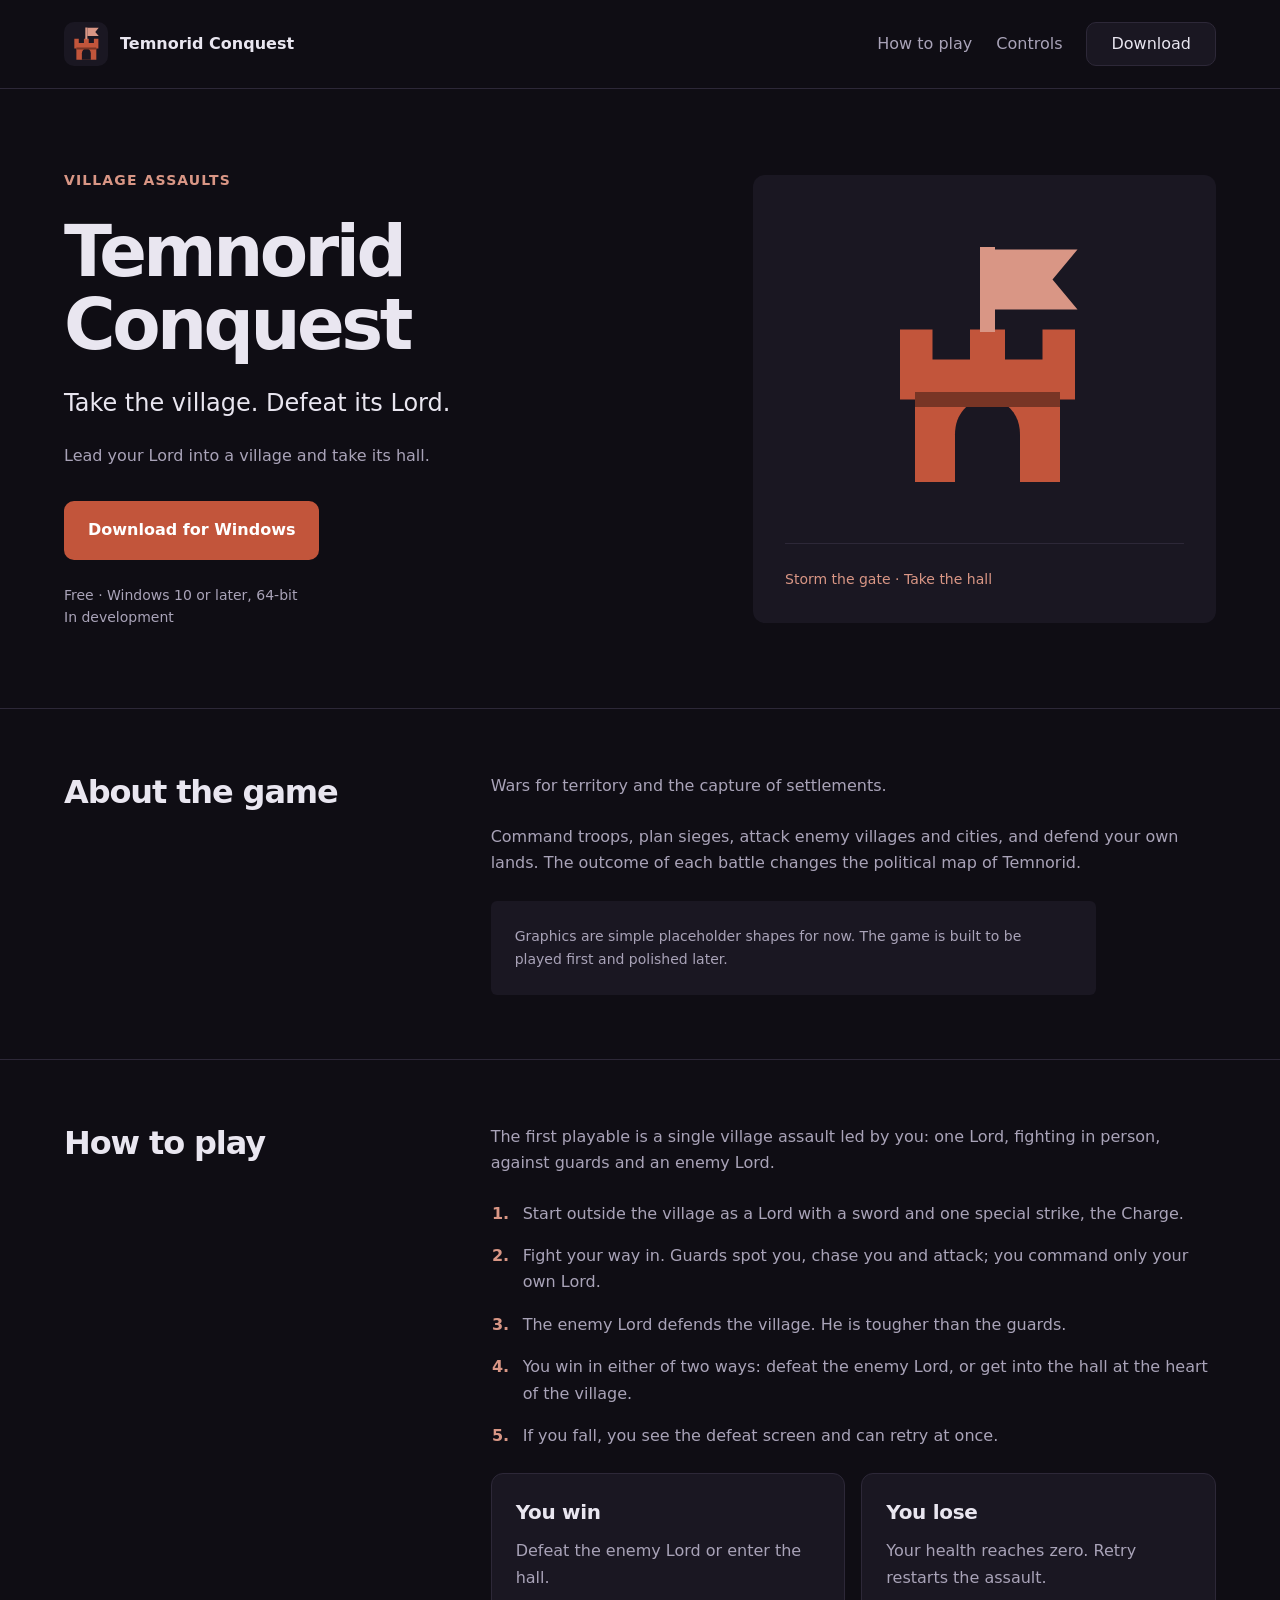
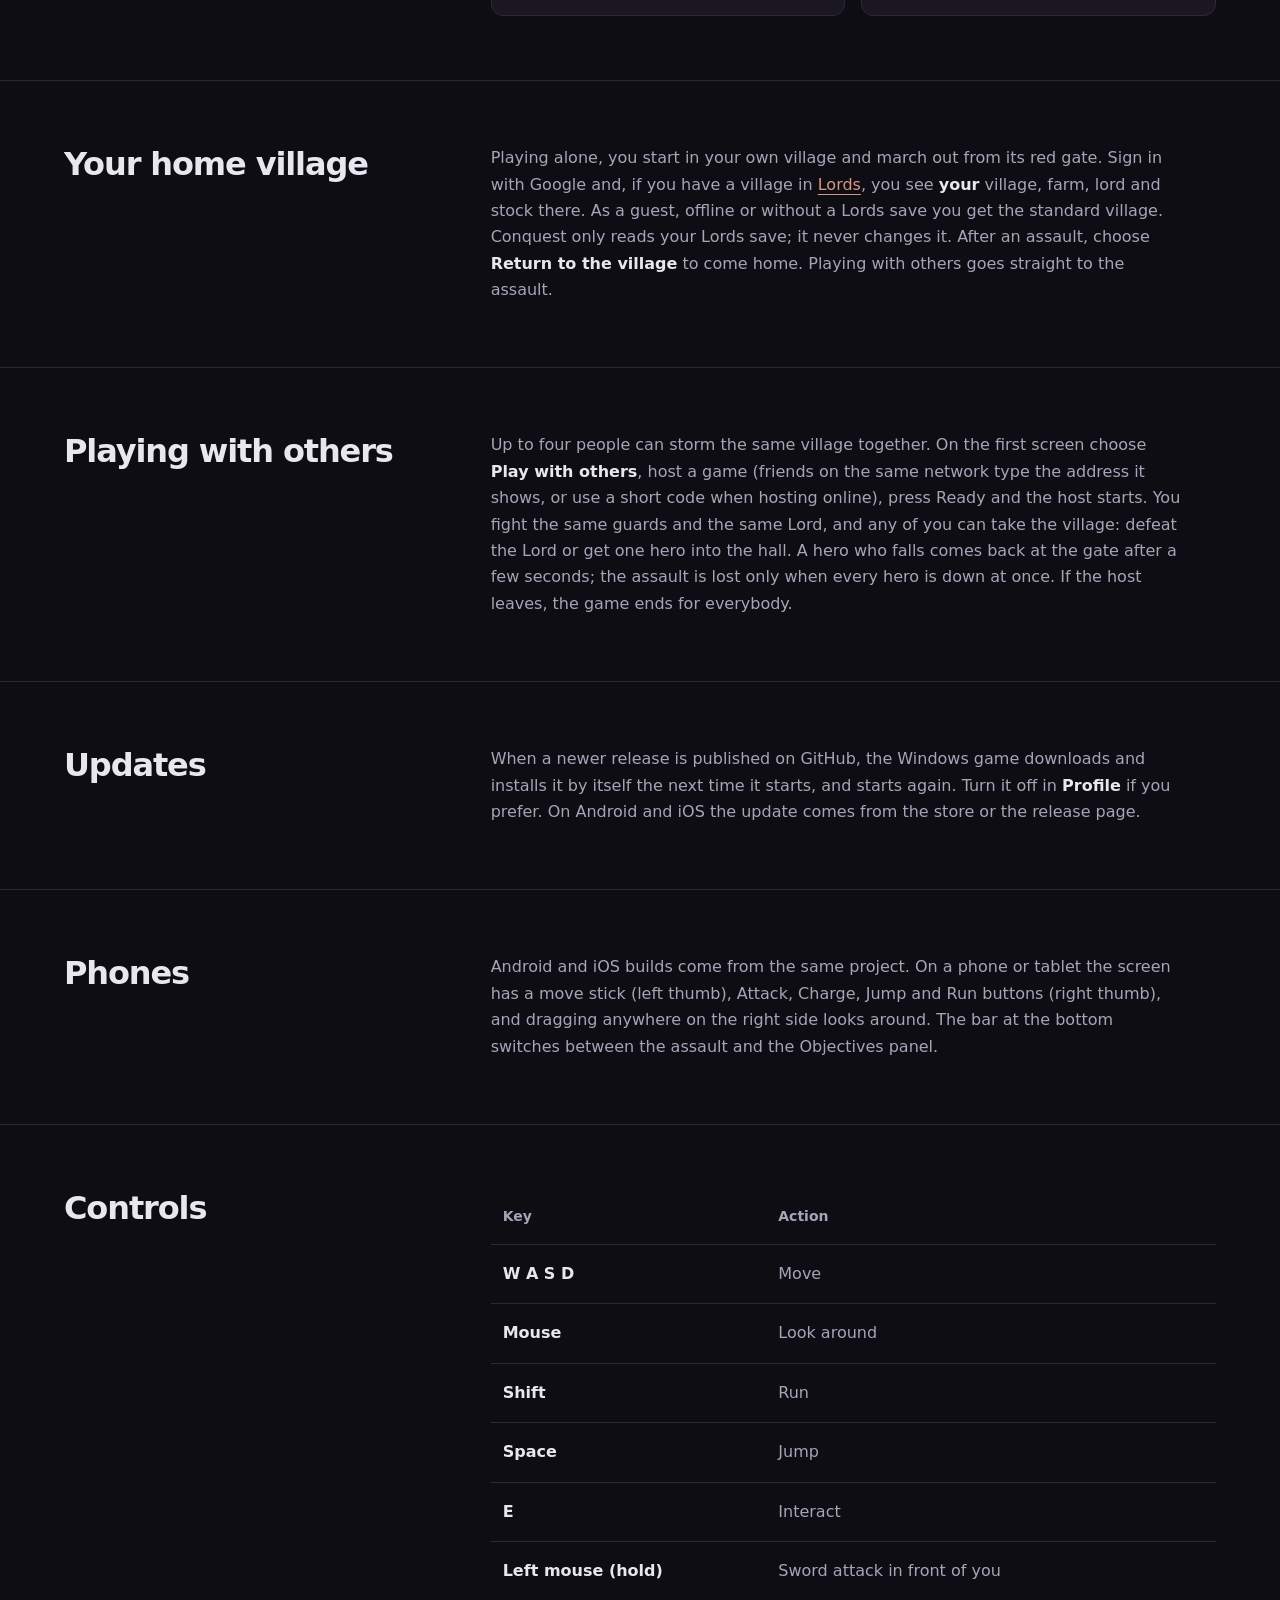
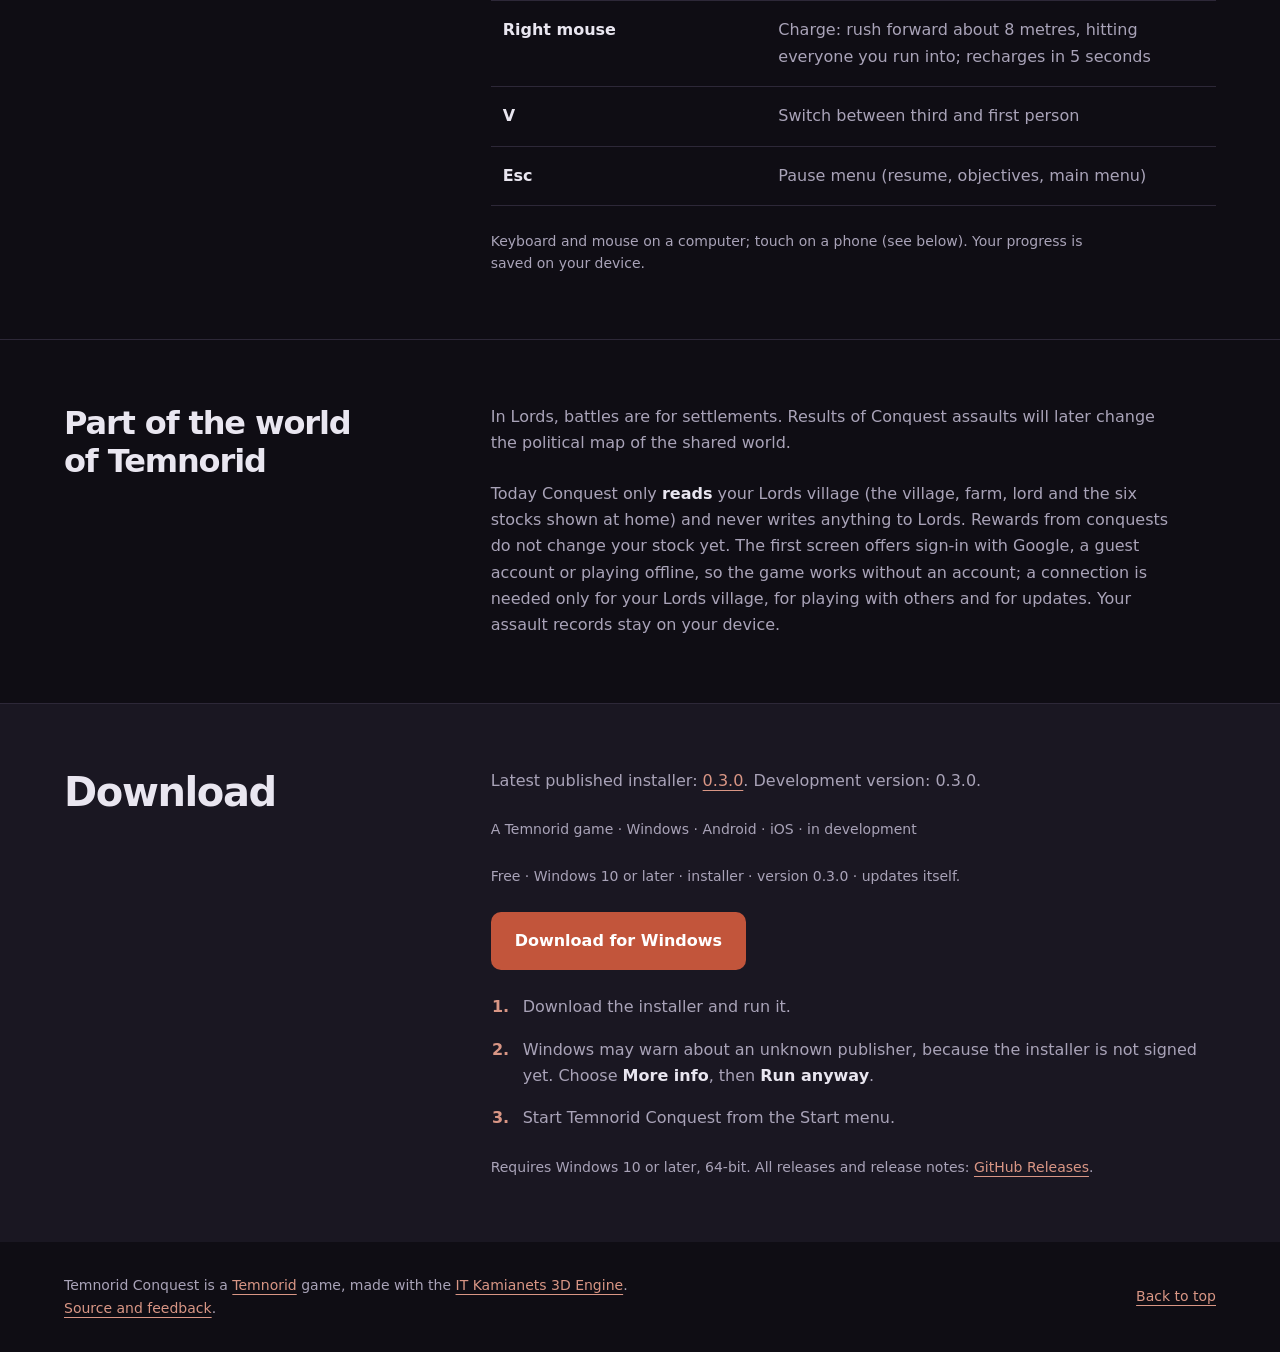
==== commit 70b3c643: "Improve conquest website SEO, branding and responsive design" ====
--- a/docs/index.html
+++ b/docs/index.html
@@ -4,57 +4,95 @@
 	<meta charset="utf-8">
 	<meta name="viewport" content="width=device-width, initial-scale=1">
 	<title>Temnorid Conquest</title>
-	<meta name="description" content="Temnorid Conquest: Command troops, plan sieges, attack enemy villages and cities, and defend your own lands. The outcome of each battle changes the political map of Temnorid.">
+	<meta name="description" content="Storm a defended village in Temnorid Conquest. Fight as a Lord, defeat the enemy Lord or enter the hall, alone or with up to three friends.">
 	<link rel="canonical" href="https://conquest.temnorid.com/">
+	<link rel="icon" href="/favicon.ico" sizes="16x16 32x32 48x48">
+	<link rel="icon" type="image/png" href="/favicon.png" sizes="48x48">
+	<link rel="icon" type="image/svg+xml" href="/favicon.svg" sizes="any">
+	<link rel="apple-touch-icon" href="/apple-touch-icon.png" sizes="180x180">
 	<meta property="og:type" content="website">
+	<meta property="og:site_name" content="Temnorid Conquest">
 	<meta property="og:title" content="Temnorid Conquest">
-	<meta property="og:description" content="Wars for territory and the capture of settlements. Take the village. Defeat its Lord.">
+	<meta property="og:description" content="Storm a defended village in Temnorid Conquest. Fight as a Lord, defeat the enemy Lord or enter the hall, alone or with up to three friends.">
 	<meta property="og:url" content="https://conquest.temnorid.com/">
+	<meta property="og:locale" content="en_US">
+	<meta property="og:image" content="https://conquest.temnorid.com/seo-image.png">
+	<meta property="og:image:type" content="image/png">
+	<meta property="og:image:width" content="1200">
+	<meta property="og:image:height" content="630">
+	<meta property="og:image:alt" content="Temnorid Conquest — Storm the gate · Take the hall">
+	<meta name="twitter:card" content="summary_large_image">
+	<meta name="twitter:title" content="Temnorid Conquest">
+	<meta name="twitter:description" content="Storm a defended village in Temnorid Conquest. Fight as a Lord, defeat the enemy Lord or enter the hall, alone or with up to three friends.">
+	<meta name="twitter:image" content="https://conquest.temnorid.com/seo-image.png">
+	<meta name="twitter:image:alt" content="Temnorid Conquest — Storm the gate · Take the hall">
 	<meta name="theme-color" content="#0f0d14">
-	<style>
-		:root { --accent: #c2553b; --bg: #0f0d14; --panel: #1a1722; --line: #2d2838; --text: #e9e6f0; --muted: #a9a3b8; }
-		* { box-sizing: border-box; }
-		html { scroll-behavior: smooth; }
-		body { margin: 0; background: var(--bg); color: var(--text); font: 17px/1.65 system-ui, -apple-system, "Segoe UI", Roboto, sans-serif; }
-		a { color: var(--accent); }
-		.wrap { max-width: 880px; margin: 0 auto; padding: 0 20px; }
-		header.site { border-bottom: 1px solid var(--line); }
-		header.site .wrap { display: flex; align-items: center; justify-content: space-between; padding-top: 14px; padding-bottom: 14px; }
-		.brand { font-weight: 700; color: var(--text); text-decoration: none; letter-spacing: .02em; }
-		nav a { margin-left: 18px; color: var(--muted); text-decoration: none; font-size: 15px; }
-		nav a:hover { color: var(--text); }
-		.hero { padding: 72px 0 56px; border-bottom: 1px solid var(--line); background: radial-gradient(900px 300px at 50% -10%, color-mix(in srgb, var(--accent) 22%, transparent), transparent); }
-		.eyebrow { color: var(--accent); font-weight: 700; letter-spacing: .12em; text-transform: uppercase; font-size: 13px; margin: 0 0 10px; }
-		h1 { font-size: clamp(36px, 7vw, 60px); line-height: 1.08; margin: 0 0 12px; }
-		.tagline { font-size: 22px; color: var(--text); margin: 0 0 18px; }
-		.lead { color: var(--muted); max-width: 640px; margin: 0 0 28px; }
-		.btn { display: inline-block; background: var(--accent); color: #111; font-weight: 700; padding: 13px 24px; border-radius: 10px; text-decoration: none; }
-		.btn:hover { filter: brightness(1.1); }
-		.fine { color: var(--muted); font-size: 14px; margin: 14px 0 0; }
-		section { padding: 48px 0; border-bottom: 1px solid var(--line); }
-		h2 { font-size: 28px; margin: 0 0 16px; }
-		h3 { font-size: 18px; margin: 28px 0 8px; }
-		p { margin: 0 0 14px; }
-		ol, ul { padding-left: 22px; margin: 0 0 14px; }
-		li { margin-bottom: 8px; }
-		table { width: 100%; border-collapse: collapse; background: var(--panel); border-radius: 10px; overflow: hidden; }
-		th, td { text-align: left; padding: 10px 14px; border-bottom: 1px solid var(--line); }
-		th { color: var(--muted); font-weight: 600; font-size: 14px; }
-		tr:last-child td { border-bottom: 0; }
-		td:first-child { white-space: nowrap; font-weight: 600; }
-		.cards { display: grid; gap: 16px; grid-template-columns: repeat(auto-fit, minmax(240px, 1fr)); }
-		.card { background: var(--panel); border: 1px solid var(--line); border-radius: 12px; padding: 18px; }
-		.card h3 { margin-top: 0; }
-		.note { background: var(--panel); border-left: 3px solid var(--accent); padding: 14px 16px; border-radius: 6px; color: var(--muted); }
-		footer { padding: 32px 0 56px; color: var(--muted); font-size: 14px; }
-		:focus-visible { outline: 2px solid var(--accent); outline-offset: 3px; }
-		@media (max-width: 560px) { nav a:not(:last-child) { display: none; } }
-	</style>
+	<script type="application/ld+json">
+{
+  "@context": "https://schema.org",
+  "@graph": [
+    {
+      "@type": "WebSite",
+      "@id": "https://conquest.temnorid.com/#website",
+      "name": "Temnorid Conquest",
+      "url": "https://conquest.temnorid.com/",
+      "inLanguage": "en",
+      "image": "https://conquest.temnorid.com/seo-image.png",
+      "about": {
+        "@id": "https://conquest.temnorid.com/#game"
+      }
+    },
+    {
+      "@type": "WebPage",
+      "@id": "https://conquest.temnorid.com/#webpage",
+      "name": "Temnorid Conquest",
+      "url": "https://conquest.temnorid.com/",
+      "description": "Storm a defended village in Temnorid Conquest. Fight as a Lord, defeat the enemy Lord or enter the hall, alone or with up to three friends.",
+      "isPartOf": {
+        "@id": "https://conquest.temnorid.com/#website"
+      },
+      "about": {
+        "@id": "https://conquest.temnorid.com/#game"
+      },
+      "primaryImageOfPage": {
+        "@type": "ImageObject",
+        "url": "https://conquest.temnorid.com/seo-image.png",
+        "width": 1200,
+        "height": 630
+      }
+    },
+    {
+      "@type": "VideoGame",
+      "@id": "https://conquest.temnorid.com/#game",
+      "name": "Temnorid Conquest",
+      "url": "https://conquest.temnorid.com/",
+      "description": "Storm a defended village in Temnorid Conquest. Fight as a Lord, defeat the enemy Lord or enter the hall, alone or with up to three friends.",
+      "image": "https://conquest.temnorid.com/seo-image.png",
+      "thumbnailUrl": "https://conquest.temnorid.com/logo.png",
+      "genre": "Action strategy",
+      "gamePlatform": "Windows",
+      "operatingSystem": "Windows 10 or later, 64-bit",
+      "softwareVersion": "0.3.0",
+      "downloadUrl": "https://github.com/WebArtWork/conquest.temnorid.com/releases/latest/download/Temnorid-Conquest-Setup.exe",
+      "releaseNotes": "https://github.com/WebArtWork/conquest.temnorid.com/releases/tag/v0.3.0",
+      "isAccessibleForFree": true,
+      "inLanguage": "en",
+      "publisher": {
+        "@type": "Organization",
+        "name": "Temnorid",
+        "url": "https://temnorid.com/"
+      }
+    }
+  ]
+}
+</script>
+	<link rel="stylesheet" href="./site.css">
 </head>
 <body>
+<a class="skip-link" href="#main">Skip to content</a>
 	<header class="site">
 		<div class="wrap">
-			<a class="brand" href="./">Temnorid Conquest</a>
+			<a class="brand" href="./"><img src="./logo.svg" alt="" width="44" height="44">Temnorid Conquest</a>
 			<nav aria-label="Main">
 				<a href="#play">How to play</a>
 				<a href="#controls">Controls</a>
@@ -63,29 +101,22 @@
 		</div>
 	</header>
 
-	<main>
-		<div class="hero">
-			<div class="wrap">
-				<p class="eyebrow">A Temnorid game · Windows · Android · iOS · in development</p>
+	<main id="main" tabindex="-1">
+		<div class="hero"><div class="wrap hero-grid"><div class="hero-copy">
+				<p class="eyebrow">Village assaults</p>
 				<h1>Temnorid Conquest</h1>
 				<p class="tagline">Take the village. Defeat its Lord.</p>
-				<p class="lead">Wars for territory and the capture of settlements.</p>
+				<p class="lead">Lead your Lord into a village and take its hall.</p>
 				<a class="btn" href="https://github.com/WebArtWork/conquest.temnorid.com/releases/latest/download/Temnorid-Conquest-Setup.exe">Download for Windows</a>
-				<p class="fine">Free · Windows 10 or later · installer · version 0.3.0 · updates itself. The first playable is still being built, so the download may not be published yet.</p>
-			</div>
-		</div>
+				<p class="fine">Free · Windows 10 or later, 64-bit<br>In development</p>
+			</div><figure class="brand-art"><img src="./logo.svg" alt="" width="1024" height="1024"><figcaption>Storm the gate · Take the hall</figcaption></figure></div></div>
 
-		<section id="about">
-			<div class="wrap">
-				<h2>About the game</h2>
+		<section id="about" aria-labelledby="about-title"><div class="wrap section-grid"><div class="section-intro"><h2 id="about-title">About the game</h2></div><div class="section-body"><p>Wars for territory and the capture of settlements.</p>
 				<p>Command troops, plan sieges, attack enemy villages and cities, and defend your own lands. The outcome of each battle changes the political map of Temnorid.</p>
 				<p class="note">Graphics are simple placeholder shapes for now. The game is built to be played first and polished later.</p>
-			</div>
-		</section>
+			</div></div></section>
 
-		<section id="play">
-			<div class="wrap">
-				<h2>How to play</h2>
+		<section id="play" aria-labelledby="play-title"><div class="wrap section-grid"><div class="section-intro"><h2 id="play-title">How to play</h2></div><div class="section-body">
 				<p>The first playable is a single village assault led by you: one Lord, fighting in person, against guards and an enemy Lord.</p>
 				<ol>
 					<li>Start outside the village as a Lord with a sword and one special strike, the Charge.</li>
@@ -98,42 +129,27 @@
 					<div class="card"><h3>You win</h3><p>Defeat the enemy Lord or enter the hall.</p></div>
 					<div class="card"><h3>You lose</h3><p>Your health reaches zero. Retry restarts the assault.</p></div>
 				</div>
-			</div>
-		</section>
+			</div></div></section>
 
-		<section id="village">
-			<div class="wrap">
-				<h2>Your home village</h2>
+		<section id="village" aria-labelledby="village-title"><div class="wrap section-grid"><div class="section-intro"><h2 id="village-title">Your home village</h2></div><div class="section-body">
 				<p>Playing alone, you start in your own village and march out from its red gate. Sign in with Google and, if you have a village in <a href="https://lords.temnorid.com">Lords</a>, you see <strong>your</strong> village, farm, lord and stock there. As a guest, offline or without a Lords save you get the standard village. Conquest only reads your Lords save; it never changes it. After an assault, choose <strong>Return to the village</strong> to come home. Playing with others goes straight to the assault.</p>
-			</div>
-		</section>
+			</div></div></section>
 
-		<section id="together">
-			<div class="wrap">
-				<h2>Playing with others</h2>
+		<section id="together" aria-labelledby="together-title"><div class="wrap section-grid"><div class="section-intro"><h2 id="together-title">Playing with others</h2></div><div class="section-body">
 				<p>Up to four people can storm the same village together. On the first screen choose <strong>Play with others</strong>, host a game (friends on the same network type the address it shows, or use a short code when hosting online), press Ready and the host starts. You fight the same guards and the same Lord, and any of you can take the village: defeat the Lord or get one hero into the hall. A hero who falls comes back at the gate after a few seconds; the assault is lost only when every hero is down at once. If the host leaves, the game ends for everybody.</p>
-			</div>
-		</section>
+			</div></div></section>
 
-		<section id="updates">
-			<div class="wrap">
-				<h2>Updates</h2>
+		<section id="updates" aria-labelledby="updates-title"><div class="wrap section-grid"><div class="section-intro"><h2 id="updates-title">Updates</h2></div><div class="section-body">
 				<p>When a newer release is published on GitHub, the Windows game downloads and installs it by itself the next time it starts, and starts again. Turn it off in <strong>Profile</strong> if you prefer. On Android and iOS the update comes from the store or the release page.</p>
-			</div>
-		</section>
+			</div></div></section>
 
-		<section id="phones">
-			<div class="wrap">
-				<h2>Phones</h2>
+		<section id="phones" aria-labelledby="phones-title"><div class="wrap section-grid"><div class="section-intro"><h2 id="phones-title">Phones</h2></div><div class="section-body">
 				<p>Android and iOS builds come from the same project. On a phone or tablet the screen has a move stick (left thumb), Attack, Charge, Jump and Run buttons (right thumb), and dragging anywhere on the right side looks around. The bar at the bottom switches between the assault and the Objectives panel.</p>
-			</div>
-		</section>
+			</div></div></section>
 
-		<section id="controls">
-			<div class="wrap">
-				<h2>Controls</h2>
+		<section id="controls" aria-labelledby="controls-title"><div class="wrap section-grid"><div class="section-intro"><h2 id="controls-title">Controls</h2></div><div class="section-body">
 				<table>
-					<thead><tr><th>Key</th><th>Action</th></tr></thead>
+					<thead><tr><th scope="col">Key</th><th scope="col">Action</th></tr></thead>
 					<tbody>
 						<tr><td>W A S D</td><td>Move</td></tr>
 						<tr><td>Mouse</td><td>Look around</td></tr>
@@ -146,35 +162,28 @@
 					</tbody>
 				</table>
 				<p class="fine">Keyboard and mouse on a computer; touch on a phone (see below). Your progress is saved on your device.</p>
-			</div>
-		</section>
+			</div></div></section>
 
-		<section id="lords">
-			<div class="wrap">
-				<h2>Part of the world of Temnorid</h2>
+		<section id="lords" aria-labelledby="lords-title"><div class="wrap section-grid"><div class="section-intro"><h2 id="lords-title">Part of the world of Temnorid</h2></div><div class="section-body">
 				<p>In Lords, battles are for settlements. Results of Conquest assaults will later change the political map of the shared world.</p>
 				<p>Today Conquest only <strong>reads</strong> your Lords village (the village, farm, lord and the six stocks shown at home) and never writes anything to Lords. Rewards from conquests do not change your stock yet. The first screen offers sign-in with Google, a guest account or playing offline, so the game works without an account; a connection is needed only for your Lords village, for playing with others and for updates. Your assault records stay on your device.</p>
-			</div>
-		</section>
+			</div></div></section>
 
-		<section id="download">
-			<div class="wrap">
-				<h2>Download</h2>
-				<p><a class="btn" href="https://github.com/WebArtWork/conquest.temnorid.com/releases/latest/download/Temnorid-Conquest-Setup.exe">Download Temnorid-Conquest-Setup.exe</a></p>
+		<section id="download" aria-labelledby="download-title"><div class="wrap section-grid"><div class="section-intro"><h2 id="download-title">Download</h2></div><div class="section-body"><p class="release-status">Latest published installer: <a href="https://github.com/WebArtWork/conquest.temnorid.com/releases/tag/v0.3.0">0.3.0</a>. Development version: 0.3.0.</p><p class="release-meta">A Temnorid game · Windows · Android · iOS · in development</p><p class="fine">Free · Windows 10 or later · installer · version 0.3.0 · updates itself. </p>
+				<p><a class="btn" href="https://github.com/WebArtWork/conquest.temnorid.com/releases/latest/download/Temnorid-Conquest-Setup.exe">Download for Windows</a></p>
 				<ol>
 					<li>Download the installer and run it.</li>
 					<li>Windows may warn about an unknown publisher, because the installer is not signed yet. Choose <strong>More info</strong>, then <strong>Run anyway</strong>.</li>
 					<li>Start Temnorid Conquest from the Start menu.</li>
 				</ol>
 				<p class="fine">Requires Windows 10 or later, 64-bit. All releases and release notes: <a href="https://github.com/WebArtWork/conquest.temnorid.com/releases">GitHub Releases</a>.</p>
-			</div>
-		</section>
+			</div></div></section>
 	</main>
 
 	<footer>
 		<div class="wrap">
 			<p>Temnorid Conquest is a <a href="https://temnorid.com">Temnorid</a> game, made with the <a href="https://3d.itkamianets.com">IT Kamianets 3D Engine</a>. <a href="https://github.com/WebArtWork/conquest.temnorid.com">Source and feedback</a>.</p>
-		</div>
+		<a class="back-top" href="#main">Back to top</a></div>
 	</footer>
 </body>
 </html>
--- a/docs/site.css
+++ b/docs/site.css
@@ -0,0 +1,89 @@
+:root { --accent: #c2553b; --bg: #0f0d14; --panel: #1a1722; --line: #2d2838; --text: #e9e6f0; --muted: #a9a3b8; --accent-soft: #d99685; --button-text: #ffffff; }
+
+:root { color-scheme: dark; --radius: .75rem; }
+* { box-sizing: border-box; }
+html { scroll-padding-top: 7rem; }
+body { margin: 0; background: var(--bg); color: var(--text); font: 1rem/1.65 system-ui,-apple-system,"Segoe UI",Roboto,sans-serif; }
+a { color: var(--accent-soft); text-underline-offset: .25rem; }
+a:hover { color: var(--text); }
+:focus-visible { outline: .125rem solid var(--accent-soft); outline-offset: .25rem; }
+::selection { background: var(--accent); color: var(--button-text); }
+.wrap { width: min(100% - 3rem,72rem); margin-inline: auto; }
+.skip-link { position: absolute; top: -6rem; left: 1.5rem; z-index: 4; background: var(--accent); color: var(--button-text); padding: .75rem 1.5rem; border-radius: .625rem; }
+.skip-link:focus { top: 1rem; }
+header.site { position: sticky; top: 0; z-index: 2; background: var(--bg); border-bottom: .0625rem solid var(--line); }
+header.site .wrap { display: flex; align-items: center; justify-content: space-between; min-height: 5.5rem; gap: 1.5rem; }
+.brand { display: inline-flex; align-items: center; gap: .75rem; font-weight: 700; text-decoration: none; color: var(--text); min-height: 2.75rem; }
+.brand img { width: 2.75rem; height: 2.75rem; border-radius: .625rem; flex: none; }
+nav { display: flex; align-items: center; gap: 1.5rem; }
+nav a { display: inline-flex; align-items: center; justify-content: center; min-height: 2.75rem; text-decoration: none; color: var(--muted); }
+nav a:last-child { border: .0625rem solid var(--line); border-radius: .625rem; background: var(--panel); color: var(--text); padding-inline: 1.5rem; }
+nav a:last-child:hover { border-color: var(--accent); }
+h1,h2,h3,p,figure { margin: 0; }
+h1,h2,h3 { text-wrap: balance; }
+.hero { padding-block: 5rem; }
+.hero-grid { display: grid; grid-template-columns: minmax(0,1.35fr) minmax(0,1fr); align-items: center; gap: 4rem; }
+.eyebrow { color: var(--accent-soft); font-size: .875rem; font-weight: 600; letter-spacing: .08em; text-transform: uppercase; margin-bottom: 1.5rem; }
+h1 { font-size: clamp(3rem,5.5vw,5rem); line-height: 1.04; letter-spacing: -.05em; font-weight: 700; }
+.tagline { font-size: 1.5rem; line-height: 1.35; margin-top: 1.5rem; max-width: 30ch; }
+.lead { color: var(--muted); max-width: 48ch; margin-top: 1.5rem; }
+.hero .btn { margin-top: 2rem; }
+.btn { display: inline-flex; align-items: center; justify-content: center; min-height: 3.5rem; padding: 1rem 1.5rem; border-radius: .625rem; background: var(--accent); color: var(--button-text); font-weight: 700; text-decoration: none; text-align: center; max-width: 100%; overflow-wrap: anywhere; }
+.btn:hover { background: var(--accent-soft); color: var(--bg); }
+.fine { font-size: .875rem; color: var(--muted); line-height: 1.6; }
+.hero .fine { margin-top: 1.5rem; }
+.brand-art { background: var(--panel); padding: 2rem; border-radius: var(--radius); }
+.brand-art img { display: block; width: 100%; max-width: 20rem; height: auto; margin-inline: auto; }
+.brand-art figcaption { font-size: .875rem; color: var(--accent-soft); border-top: .0625rem solid var(--line); padding-top: 1.5rem; margin-top: 1rem; }
+section { padding-block: 4rem; border-top: .0625rem solid var(--line); }
+.section-grid { display: grid; grid-template-columns: minmax(0,1fr) minmax(0,2fr); gap: 4rem; align-items: start; }
+h2 { font-size: 2rem; line-height: 1.2; letter-spacing: -.035em; }
+h3 { font-size: 1.25rem; line-height: 1.4; font-weight: 600; letter-spacing: -.015em; }
+.section-body { min-width: 0; }
+.section-body > * + * { margin-top: 1.5rem; }
+.section-body > h3 { margin-top: 2rem; }
+.section-body p { max-width: 68ch; color: var(--muted); }
+.section-body strong { color: var(--text); font-weight: 600; }
+ol,ul { padding-left: 1.5rem; margin: 0; color: var(--muted); }
+li { padding-left: .25rem; margin-bottom: .75rem; }
+li::marker { color: var(--accent-soft); font-weight: 600; }
+ol li { padding-left: .5rem; margin-bottom: 1rem; }
+.cards { display: grid; grid-template-columns: repeat(auto-fit,minmax(min(100%,15rem),1fr)); gap: 1rem; }
+.card { display: flex; flex-direction: column; padding: 1.5rem; background: var(--panel); border: .0625rem solid var(--line); border-radius: var(--radius); }
+.card p { flex: 1; margin-top: .75rem; }
+.note { background: var(--panel); padding: 1.5rem; border-radius: .375rem; font-size: .875rem; }
+table { width: 100%; border-collapse: collapse; text-align: left; }
+caption { color: var(--muted); font-size: .875rem; text-align: left; margin-bottom: 1rem; }
+th,td { padding: 1rem .75rem; border-bottom: .0625rem solid var(--line); vertical-align: top; overflow-wrap: anywhere; }
+thead th { color: var(--muted); font-weight: 600; font-size: .875rem; }
+td { color: var(--muted); }
+td:first-child { color: var(--text); font-weight: 600; width: 38%; }
+.shot { background: var(--panel); padding: 1.5rem; border-radius: var(--radius); color: var(--muted); font-size: .875rem; }
+.release-meta { color: var(--accent-soft); font-size: .875rem; }
+#download { background: var(--panel); }
+#download .section-intro h2 { font-size: 2.5rem; }
+footer { color: var(--muted); font-size: .875rem; padding-block: 2rem; }
+footer .wrap { display: flex; flex-wrap: wrap; justify-content: space-between; align-items: start; gap: 1.5rem; }
+footer p { max-width: 68ch; }
+.back-top { display: inline-flex; align-items: center; min-height: 2.75rem; }
+@media (max-width:900px) { .hero-grid,.section-grid { gap: 2rem; } .brand-art { padding: 1.5rem; } nav { gap: 1rem; } }
+@media (max-width:700px) {
+ html { scroll-padding-top: 1.5rem; }
+ header.site { position: relative; }
+ header.site .wrap { flex-wrap: wrap; gap: 0; padding-top: 1rem; }
+ .brand { padding-bottom: .75rem; }
+ nav { width: 100%; flex-wrap: wrap; justify-content: space-between; gap: .5rem; border-top: .0625rem solid var(--line); padding-block: .5rem; }
+ nav a { flex: 1; padding-inline: .25rem; text-align: center; }
+ nav:has(a:nth-child(4)) { display: grid; grid-template-columns: repeat(2,minmax(0,1fr)); gap: .25rem .75rem; }
+ nav a:last-child { padding-inline: .75rem; }
+ .hero { padding-block: 3rem; }
+ .hero-grid,.section-grid { grid-template-columns: minmax(0,1fr); gap: 2rem; }
+ h1 { font-size: clamp(2.75rem,11vw,4rem); }
+ .hero .btn { display: flex; width: 100%; }
+ .brand-art img { max-width: 12rem; }
+ section { padding-block: 3rem; }
+ .cards { grid-template-columns: minmax(0,1fr); }
+ th,td { padding: .75rem .5rem; }
+ footer .wrap { flex-direction: column; }
+}
+@media (prefers-reduced-motion:no-preference) { html { scroll-behavior: smooth; } }
